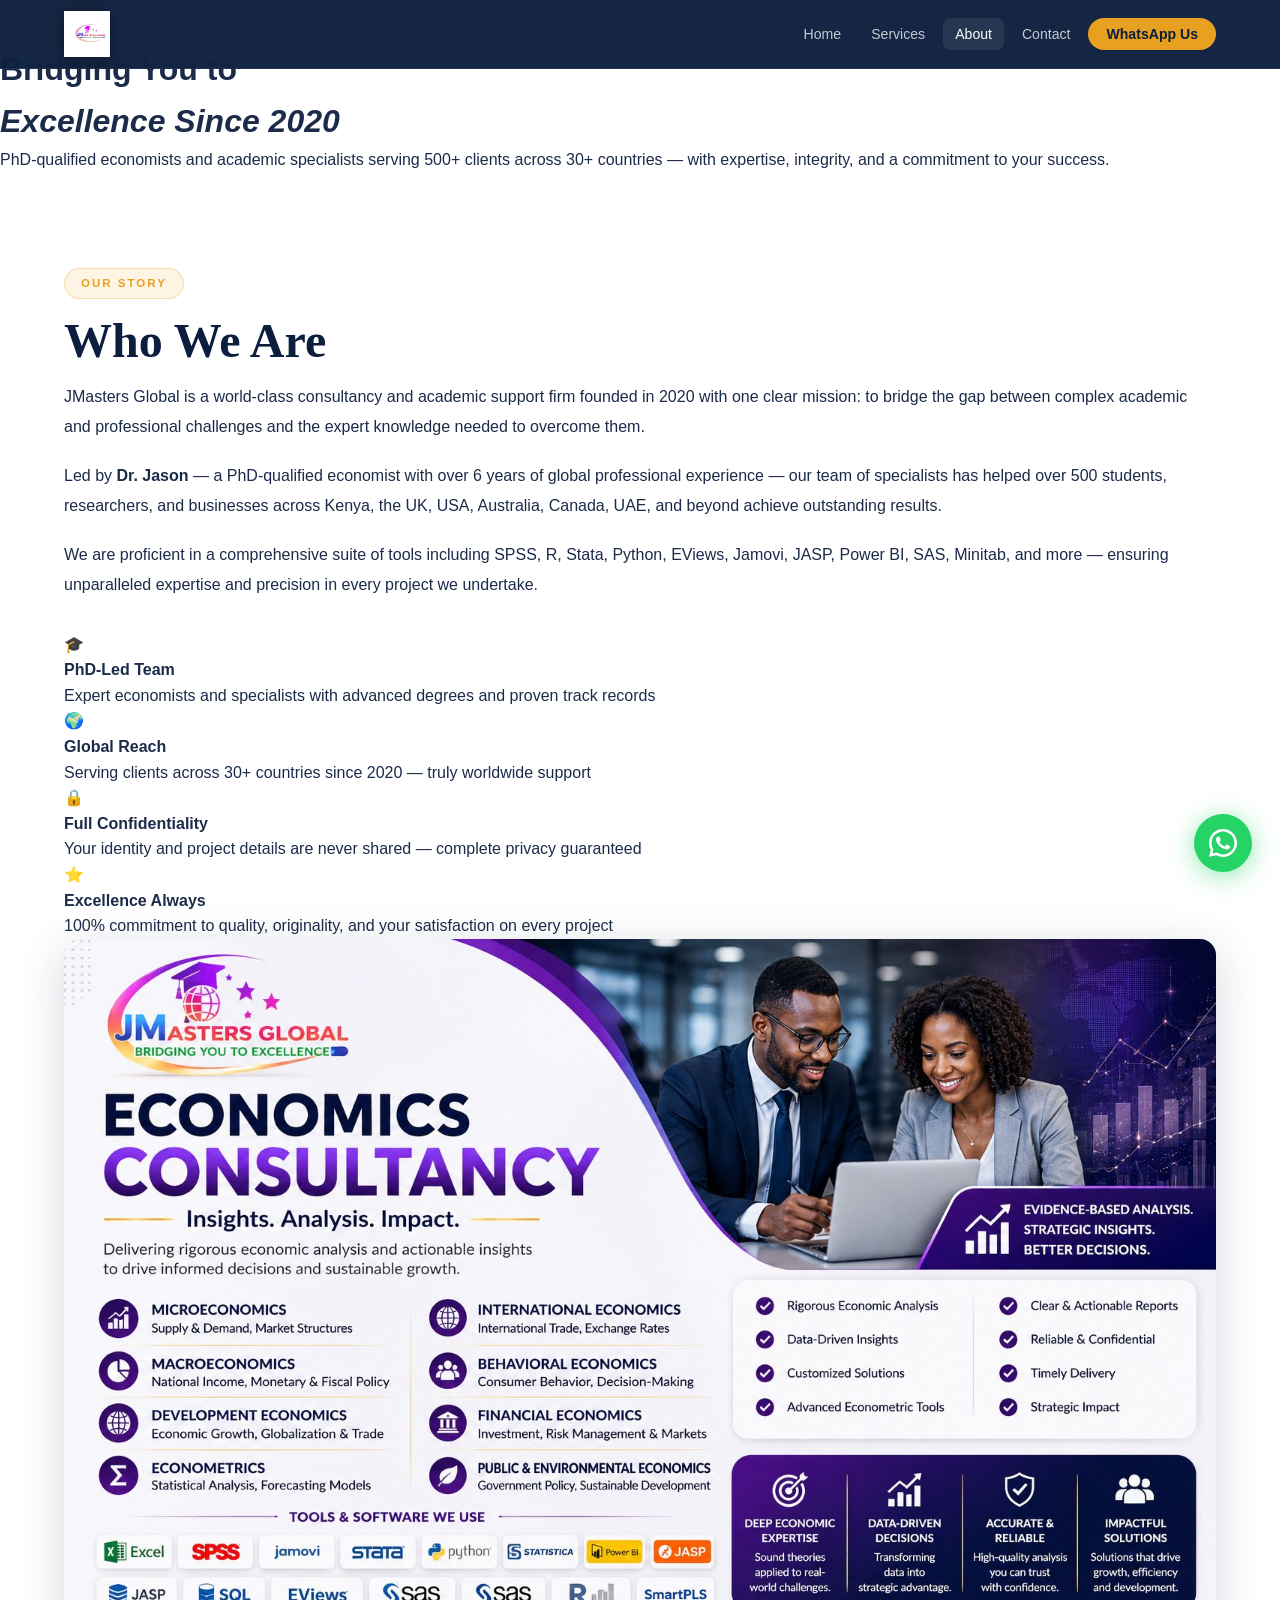
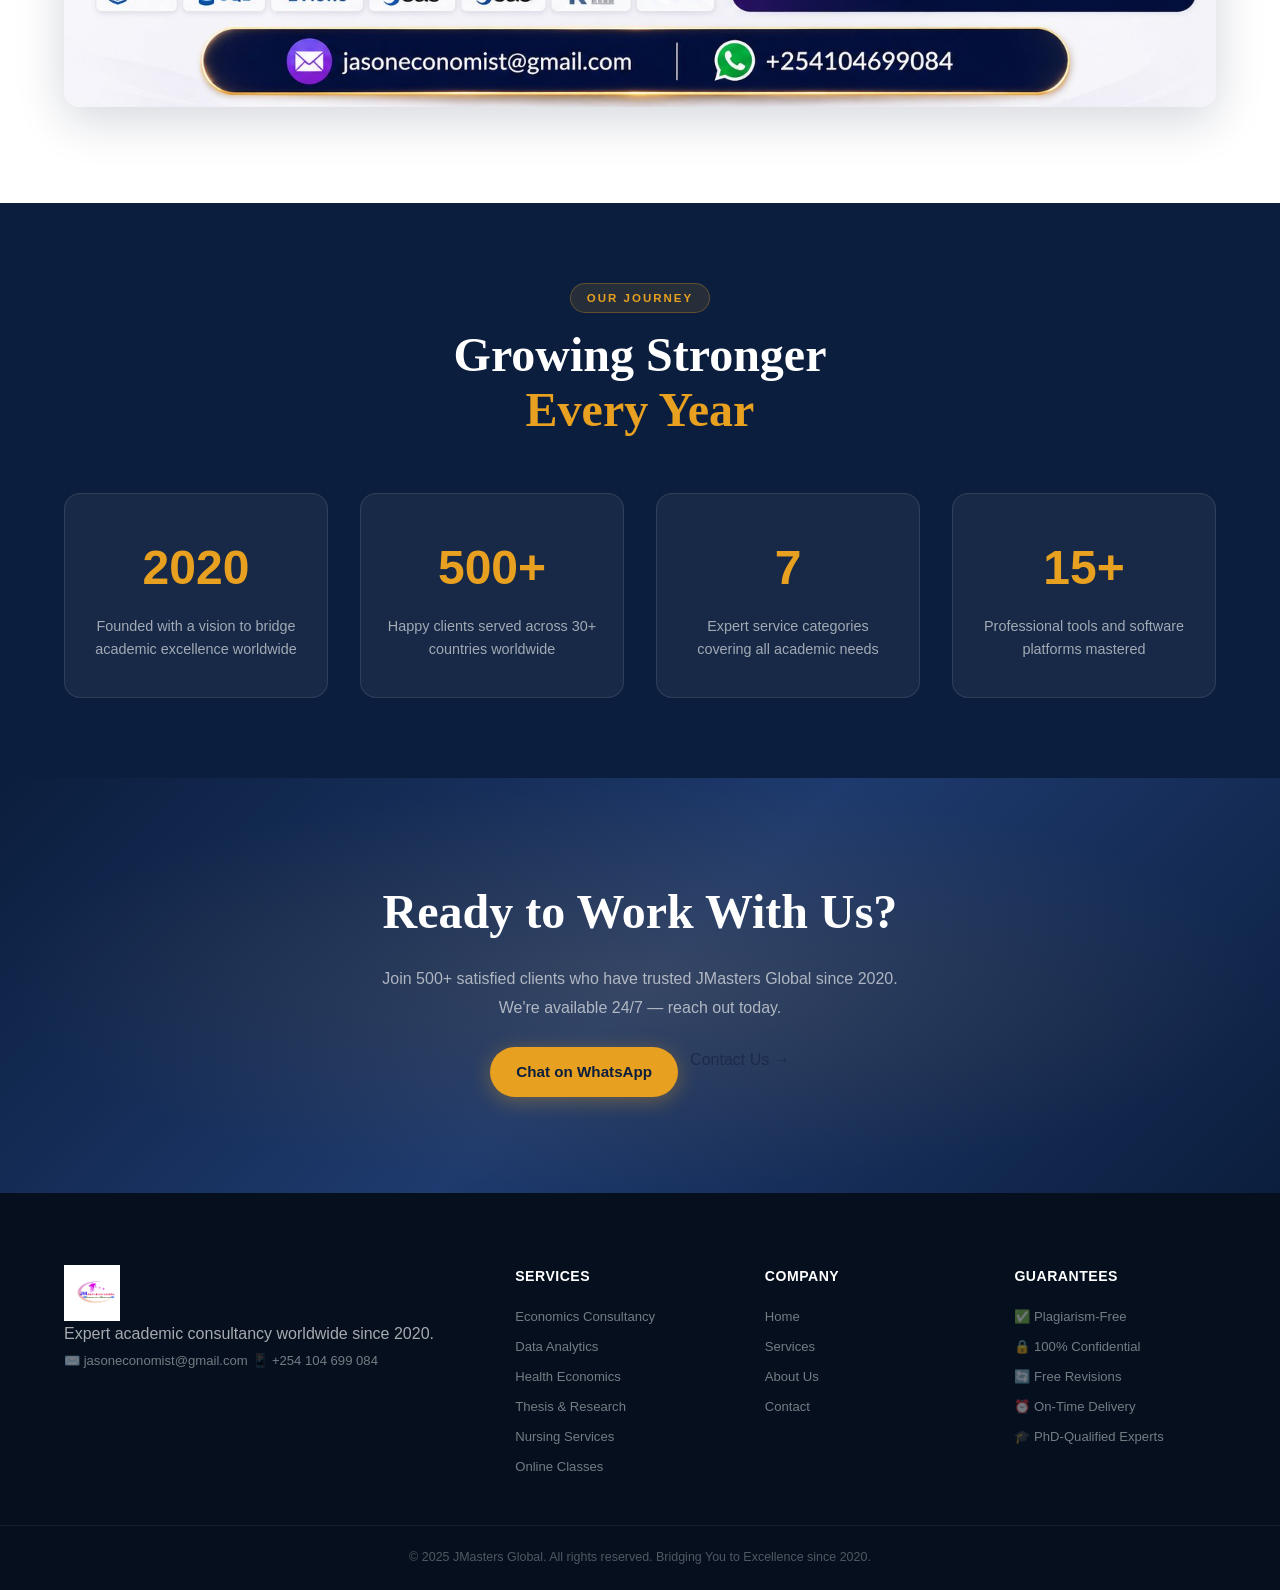
==== about.html @ cd1b66cd "Add files via upload" ====
<!DOCTYPE html>
<html lang="en">
<head>
  <meta charset="UTF-8" />
  <meta name="viewport" content="width=device-width, initial-scale=1.0" />
  <title>About Us | JMasters Global — PhD Economists & Academic Experts</title>
  <meta name="description" content="JMasters Global — led by Dr. Jason, a PhD economist with 6+ years of experience. Serving 500+ clients worldwide since 2020 with expert academic and economics consultancy." />
  <meta name="keywords" content="JMasters Global about, Dr Jason economist, PhD economist Kenya, academic consultancy team, economics expert Africa" />
  <link rel="preconnect" href="https://fonts.googleapis.com" />
  <link href="https://fonts.googleapis.com/css2?family=Cormorant+Garamond:ital,wght@0,400;0,600;0,700;1,400&family=Outfit:wght@300;400;500;600;700&display=swap" rel="stylesheet" />
  <link rel="stylesheet" href="style.css" />
</head>
<body>
  <nav class="nav" id="nav">
    <div class="nav-inner">
      <a href="index.html" class="nav-logo"><img src="logo.png" alt="JMasters Global" /></a>
      <button class="nav-toggle" id="navToggle"><span></span><span></span><span></span></button>
      <ul class="nav-links" id="navLinks">
        <li><a href="index.html">Home</a></li>
        <li><a href="services.html">Services</a></li>
        <li><a href="about.html" class="active">About</a></li>
        <li><a href="contact.html">Contact</a></li>
        <li><a href="https://wa.me/+254104699084" class="nav-cta" target="_blank">WhatsApp Us</a></li>
      </ul>
    </div>
  </nav>

  <div class="page-hero">
    <div class="page-hero-inner">
      <span class="section-tag">About Us</span>
      <h1>Bridging You to<br /><em>Excellence Since 2020</em></h1>
      <p>PhD-qualified economists and academic specialists serving 500+ clients across 30+ countries — with expertise, integrity, and a commitment to your success.</p>
    </div>
  </div>

  <section class="section">
    <div class="container">
      <div class="about-grid">
        <div>
          <span class="section-tag">Our Story</span>
          <h2 class="section-title" style="text-align:left">Who We Are</h2>
          <p style="color:var(--text-muted);line-height:1.85;margin-bottom:20px;">JMasters Global is a world-class consultancy and academic support firm founded in 2020 with one clear mission: to bridge the gap between complex academic and professional challenges and the expert knowledge needed to overcome them.</p>
          <p style="color:var(--text-muted);line-height:1.85;margin-bottom:20px;">Led by <strong>Dr. Jason</strong> — a PhD-qualified economist with over 6 years of global professional experience — our team of specialists has helped over 500 students, researchers, and businesses across Kenya, the UK, USA, Australia, Canada, UAE, and beyond achieve outstanding results.</p>
          <p style="color:var(--text-muted);line-height:1.85;margin-bottom:32px;">We are proficient in a comprehensive suite of tools including SPSS, R, Stata, Python, EViews, Jamovi, JASP, Power BI, SAS, Minitab, and more — ensuring unparalleled expertise and precision in every project we undertake.</p>
          <div class="about-values">
            <div class="about-val"><div class="about-val-icon">🎓</div><h4>PhD-Led Team</h4><p>Expert economists and specialists with advanced degrees and proven track records</p></div>
            <div class="about-val"><div class="about-val-icon">🌍</div><h4>Global Reach</h4><p>Serving clients across 30+ countries since 2020 — truly worldwide support</p></div>
            <div class="about-val"><div class="about-val-icon">🔒</div><h4>Full Confidentiality</h4><p>Your identity and project details are never shared — complete privacy guaranteed</p></div>
            <div class="about-val"><div class="about-val-icon">⭐</div><h4>Excellence Always</h4><p>100% commitment to quality, originality, and your satisfaction on every project</p></div>
          </div>
        </div>
        <div>
          <img src="economics.png" alt="JMasters Global Team" style="border-radius:16px;box-shadow:0 12px 48px rgba(11,30,61,0.18);" />
        </div>
      </div>
    </div>
  </section>

  <!-- MILESTONES -->
  <section class="section" style="background:var(--navy);padding:80px 0;">
    <div class="container">
      <div class="section-head">
        <span class="section-tag">Our Journey</span>
        <h2 class="section-title" style="color:var(--white);">Growing Stronger<br /><em>Every Year</em></h2>
      </div>
      <div style="display:grid;grid-template-columns:repeat(auto-fit,minmax(200px,1fr));gap:32px;text-align:center;">
        <div style="background:rgba(255,255,255,0.05);border:1px solid rgba(255,255,255,0.1);border-radius:16px;padding:36px 24px;">
          <div style="font-family:var(--font-display);font-size:3rem;color:var(--gold);font-weight:700;margin-bottom:8px;">2020</div>
          <div style="color:rgba(255,255,255,0.6);font-size:0.9rem;">Founded with a vision to bridge academic excellence worldwide</div>
        </div>
        <div style="background:rgba(255,255,255,0.05);border:1px solid rgba(255,255,255,0.1);border-radius:16px;padding:36px 24px;">
          <div style="font-family:var(--font-display);font-size:3rem;color:var(--gold);font-weight:700;margin-bottom:8px;">500+</div>
          <div style="color:rgba(255,255,255,0.6);font-size:0.9rem;">Happy clients served across 30+ countries worldwide</div>
        </div>
        <div style="background:rgba(255,255,255,0.05);border:1px solid rgba(255,255,255,0.1);border-radius:16px;padding:36px 24px;">
          <div style="font-family:var(--font-display);font-size:3rem;color:var(--gold);font-weight:700;margin-bottom:8px;">7</div>
          <div style="color:rgba(255,255,255,0.6);font-size:0.9rem;">Expert service categories covering all academic needs</div>
        </div>
        <div style="background:rgba(255,255,255,0.05);border:1px solid rgba(255,255,255,0.1);border-radius:16px;padding:36px 24px;">
          <div style="font-family:var(--font-display);font-size:3rem;color:var(--gold);font-weight:700;margin-bottom:8px;">15+</div>
          <div style="color:rgba(255,255,255,0.6);font-size:0.9rem;">Professional tools and software platforms mastered</div>
        </div>
      </div>
    </div>
  </section>

  <section class="cta-section">
    <div class="cta-inner">
      <h2>Ready to Work With Us?</h2>
      <p>Join 500+ satisfied clients who have trusted JMasters Global since 2020.<br />We're available 24/7 — reach out today.</p>
      <div class="cta-actions">
        <a href="https://wa.me/+254104699084" class="btn-primary" target="_blank">Chat on WhatsApp</a>
        <a href="contact.html" class="btn-ghost-light">Contact Us →</a>
      </div>
    </div>
  </section>

  <footer class="footer">
    <div class="footer-inner">
      <div class="footer-col brand-col">
        <img src="logo.png" alt="JMasters Global" class="footer-logo" />
        <p>Expert academic consultancy worldwide since 2020.</p>
        <div class="footer-contact">
          <a href="mailto:jasoneconomist@gmail.com">✉️ jasoneconomist@gmail.com</a>
          <a href="https://wa.me/+254104699084" target="_blank">📱 +254 104 699 084</a>
        </div>
      </div>
      <div class="footer-col"><h4>Services</h4><ul><li><a href="services.html#economics">Economics Consultancy</a></li><li><a href="services.html#data">Data Analytics</a></li><li><a href="services.html#health">Health Economics</a></li><li><a href="services.html#thesis">Thesis & Research</a></li><li><a href="services.html#nursing">Nursing Services</a></li><li><a href="services.html#online">Online Classes</a></li></ul></div>
      <div class="footer-col"><h4>Company</h4><ul><li><a href="index.html">Home</a></li><li><a href="services.html">Services</a></li><li><a href="about.html">About Us</a></li><li><a href="contact.html">Contact</a></li></ul></div>
      <div class="footer-col"><h4>Guarantees</h4><ul><li>✅ Plagiarism-Free</li><li>🔒 100% Confidential</li><li>🔄 Free Revisions</li><li>⏰ On-Time Delivery</li><li>🎓 PhD-Qualified Experts</li></ul></div>
    </div>
    <div class="footer-bottom"><p>© 2025 JMasters Global. All rights reserved. Bridging You to Excellence since 2020.</p></div>
  </footer>
  <a href="https://wa.me/+254104699084" class="wa-float" target="_blank" aria-label="WhatsApp">
    <svg width="28" height="28" viewBox="0 0 24 24" fill="white"><path d="M17.472 14.382c-.297-.149-1.758-.867-2.03-.967-.273-.099-.471-.148-.67.15-.197.297-.767.966-.94 1.164-.173.199-.347.223-.644.075-.297-.15-1.255-.463-2.39-1.475-.883-.788-1.48-1.761-1.653-2.059-.173-.297-.018-.458.13-.606.134-.133.298-.347.446-.52.149-.174.198-.298.298-.497.099-.198.05-.371-.025-.52-.075-.149-.669-1.612-.916-2.207-.242-.579-.487-.5-.669-.51-.173-.008-.371-.01-.57-.01-.198 0-.52.074-.792.372-.272.297-1.04 1.016-1.04 2.479 0 1.462 1.065 2.875 1.213 3.074.149.198 2.096 3.2 5.077 4.487.709.306 1.262.489 1.694.625.712.227 1.36.195 1.871.118.571-.085 1.758-.719 2.006-1.413.248-.694.248-1.289.173-1.413-.074-.124-.272-.198-.57-.347z"/><path d="M12 0C5.373 0 0 5.373 0 12c0 2.123.554 4.118 1.528 5.845L.057 23.885l6.222-1.432A11.94 11.94 0 0012 24c6.627 0 12-5.373 12-12S18.627 0 12 0zm0 21.818a9.817 9.817 0 01-5.003-1.366l-.358-.213-3.712.854.87-3.612-.234-.371A9.818 9.818 0 012.182 12C2.182 6.57 6.57 2.182 12 2.182S21.818 6.57 21.818 12 17.43 21.818 12 21.818z"/></svg>
  </a>
  <script src="main.js"></script>
</body>
</html>
---- style.css ----
/* =========================================
   JMasters Global — Complete Style v3
   ========================================= */
:root {
  --navy:#0B1E3D; --navy2:#0f2347; --navy3:#142d55;
  --gold:#E8A020; --gold2:#F5C458; --gold3:#FDE68A;
  --white:#fff; --off:#F0F4FF; --text:#1C2B4A; --muted:#64748B;
  --border:rgba(11,30,61,.1); --r:14px; --r2:10px;
  --sh:0 4px 24px rgba(11,30,61,.10); --shx:0 12px 48px rgba(11,30,61,.18);
  --fd:'Playfair Display',Georgia,serif; --fb:'Plus Jakarta Sans',sans-serif;
  --tr:.25s cubic-bezier(.4,0,.2,1);
}
*,*::before,*::after{box-sizing:border-box;margin:0;padding:0}
html{scroll-behavior:smooth;font-size:16px}
body{font-family:var(--fb);color:var(--text);background:var(--white);overflow-x:hidden;line-height:1.6}
img{max-width:100%;height:auto;display:block}
a{text-decoration:none;color:inherit}
ul{list-style:none}
.hidden{display:none!important}
.container{max-width:1200px;margin:0 auto;padding:0 24px}
.section{padding:96px 0}
.section-head{text-align:center;margin-bottom:56px}
.section-tag{display:inline-block;font-size:.72rem;font-weight:700;letter-spacing:2px;text-transform:uppercase;color:var(--gold);background:rgba(232,160,32,.12);border:1px solid rgba(232,160,32,.3);padding:5px 16px;border-radius:20px;margin-bottom:14px}
.section-tag.light{background:rgba(232,160,32,.15);border-color:rgba(232,160,32,.4)}
.section-title{font-family:var(--fd);font-size:clamp(2rem,4vw,3rem);font-weight:700;color:var(--navy);line-height:1.15;margin-bottom:14px}
.section-title em{font-style:normal;color:var(--gold)}
.section-sub{font-size:1.02rem;color:var(--muted);max-width:560px;margin:0 auto;line-height:1.75}

/* BUTTONS */
.btn-primary{display:inline-flex;align-items:center;gap:9px;background:var(--gold);color:var(--navy);font-family:var(--fb);font-weight:700;font-size:.95rem;padding:13px 26px;border-radius:50px;border:none;cursor:pointer;transition:var(--tr);box-shadow:0 4px 20px rgba(232,160,32,.35)}
.btn-primary:hover{background:var(--gold2);transform:translateY(-2px);box-shadow:0 8px 32px rgba(232,160,32,.5)}
.btn-primary:active{transform:translateY(0) scale(.97)}
.btn-outline{display:inline-flex;align-items:center;gap:8px;background:rgba(255,255,255,.08);color:var(--white);font-family:var(--fb);font-weight:600;font-size:.95rem;padding:13px 26px;border-radius:50px;border:1.5px solid rgba(255,255,255,.25);cursor:pointer;transition:var(--tr)}
.btn-outline:hover{background:rgba(255,255,255,.16);border-color:rgba(255,255,255,.5);transform:translateY(-2px)}
.btn-outline-light{display:inline-flex;align-items:center;gap:8px;background:transparent;color:var(--white);font-family:var(--fb);font-weight:600;font-size:.95rem;padding:13px 26px;border-radius:50px;border:1.5px solid rgba(255,255,255,.4);cursor:pointer;transition:var(--tr)}
.btn-outline-light:hover{background:rgba(255,255,255,.1);transform:translateY(-2px)}
.btn-login-hero{display:inline-flex;align-items:center;gap:8px;background:transparent;color:rgba(255,255,255,.8);font-family:var(--fb);font-weight:600;font-size:.9rem;padding:12px 22px;border-radius:50px;border:1.5px solid rgba(255,255,255,.3);cursor:pointer;transition:var(--tr)}
.btn-login-hero:hover{background:rgba(255,255,255,.1);color:var(--white);border-color:rgba(255,255,255,.6)}

/* PROMO TICKER */
.promo-ticker{background:linear-gradient(90deg,#1a0533,#0d1f4a,#1a0533);padding:10px 0;overflow:hidden;border-bottom:1px solid rgba(232,160,32,.2)}
.ticker-track{display:flex;gap:64px;white-space:nowrap;animation:ticker 40s linear infinite}
.ticker-track span{font-size:.82rem;color:rgba(255,255,255,.8);flex-shrink:0}
.ticker-track span strong{color:var(--gold)}
@keyframes ticker{0%{transform:translateX(0)}100%{transform:translateX(-50%)}}

/* NAV */
.nav{position:fixed;top:0;left:0;right:0;z-index:900;background:rgba(11,30,61,.96);backdrop-filter:blur(16px);border-bottom:1px solid rgba(255,255,255,.07);transition:var(--tr)}
.nav.scrolled{box-shadow:0 4px 32px rgba(0,0,0,.3)}
.nav-inner{max-width:1200px;margin:0 auto;display:flex;align-items:center;justify-content:space-between;height:68px;padding:0 24px}
.nav-logo{display:flex;align-items:center;gap:10px;color:rgba(255,255,255,.9);font-size:.95rem;font-weight:600}
.nav-logo img{height:46px;width:auto;filter:drop-shadow(0 2px 8px rgba(0,0,0,.4))}
.nav-logo strong{color:var(--gold)}
.nav-links{display:flex;align-items:center;gap:6px}
.nav-links>li>a,.nav-links>li>button{color:rgba(255,255,255,.75);font-size:.88rem;font-weight:500;padding:8px 12px;border-radius:8px;transition:var(--tr);background:none;border:none;cursor:pointer;font-family:var(--fb)}
.nav-links>li>a:hover,.nav-links>li>button:hover,.nav-links>li>a.active{color:var(--white);background:rgba(255,255,255,.08)}
.has-dropdown{position:relative}
.dropdown{position:absolute;top:calc(100% + 8px);left:0;background:var(--navy2);border:1px solid rgba(255,255,255,.1);border-radius:var(--r);padding:8px;min-width:220px;opacity:0;visibility:hidden;transform:translateY(-8px);transition:var(--tr);box-shadow:0 16px 48px rgba(0,0,0,.3);z-index:100}
.has-dropdown:hover .dropdown{opacity:1;visibility:visible;transform:translateY(0)}
.dropdown a{display:flex;align-items:center;gap:10px;padding:10px 14px;color:rgba(255,255,255,.75);font-size:.84rem;font-weight:500;border-radius:8px;transition:var(--tr)}
.dropdown a:hover{background:rgba(255,255,255,.08);color:var(--white)}
.nav-login{background:rgba(255,255,255,.08)!important;border:1px solid rgba(255,255,255,.2)!important;color:rgba(255,255,255,.85)!important}
.nav-login:hover{background:rgba(255,255,255,.15)!important;color:var(--white)!important}
.nav-cta{background:var(--gold)!important;color:var(--navy)!important;font-weight:700!important;padding:8px 18px!important;border-radius:50px!important;transition:var(--tr)!important}
.nav-cta:hover{background:var(--gold2)!important;transform:translateY(-1px)!important}
.chevron{font-size:.65rem}
.nav-toggle{display:none;flex-direction:column;gap:5px;background:none;border:none;cursor:pointer;padding:4px}
.nav-toggle span{display:block;width:22px;height:2px;background:var(--white);border-radius:2px;transition:var(--tr)}

/* HERO */
.hero{min-height:100vh;background:var(--navy);position:relative;overflow:hidden;display:flex;align-items:center;padding-top:80px}
.hero-bg{position:absolute;inset:0;pointer-events:none}
.orb{position:absolute;border-radius:50%;filter:blur(90px);opacity:.2}
.o1{width:600px;height:600px;background:#5B3AF5;top:-100px;right:-100px;animation:drift 14s ease-in-out infinite alternate}
.o2{width:400px;height:400px;background:var(--gold);bottom:-80px;left:-60px;animation:drift 18s ease-in-out infinite alternate-reverse}
.o3{width:300px;height:300px;background:#06B6D4;top:50%;left:40%;animation:drift 20s ease-in-out infinite alternate}
@keyframes drift{from{transform:translate(0,0) scale(1)}to{transform:translate(40px,30px) scale(1.1)}}
.hero-particles{position:absolute;inset:0;overflow:hidden;pointer-events:none}
.particle{position:absolute;width:3px;height:3px;background:rgba(232,160,32,.5);border-radius:50%;animation:floatUp linear infinite}
@keyframes floatUp{0%{transform:translateY(100vh) scale(0);opacity:0}10%{opacity:1}90%{opacity:.3}100%{transform:translateY(-100px) scale(1.5);opacity:0}}
.hero-inner{position:relative;z-index:1;max-width:1200px;margin:0 auto;padding:60px 24px 80px;display:flex;align-items:center;gap:56px}
.hero-left{flex:1;min-width:0}
.hero-right{width:400px;flex-shrink:0}
.hero-badge{display:inline-flex;align-items:center;gap:10px;background:rgba(232,160,32,.12);border:1px solid rgba(232,160,32,.3);color:var(--gold2);font-size:.82rem;font-weight:600;padding:7px 18px;border-radius:50px;margin-bottom:20px}
.live-dot{width:8px;height:8px;border-radius:50%;background:#22C55E;animation:pulse 2s infinite;flex-shrink:0}
@keyframes pulse{0%,100%{opacity:1;box-shadow:0 0 0 0 rgba(34,197,94,.4)}50%{opacity:.7;box-shadow:0 0 0 6px rgba(34,197,94,0)}}
.hero-brand-block{display:flex;align-items:center;gap:14px;padding:14px 18px;background:rgba(255,255,255,.06);border:1px solid rgba(255,255,255,.12);border-radius:14px;margin-bottom:22px;backdrop-filter:blur(8px)}
.hero-logo{height:60px;width:auto;filter:drop-shadow(0 2px 10px rgba(0,0,0,.5));flex-shrink:0}
.hero-brand-name{font-family:var(--fd);font-size:1.5rem;font-weight:700;color:var(--white);line-height:1.1}
.hero-brand-tag{font-size:.72rem;font-weight:700;color:var(--gold);letter-spacing:1.5px;text-transform:uppercase;margin-top:3px}
.hero-title{font-family:var(--fd);font-size:clamp(2.4rem,5vw,4.2rem);font-weight:900;line-height:1.1;color:var(--white);margin-bottom:16px}
.hero-title em{font-style:normal;color:var(--gold)}
.hero-sub{font-size:1rem;color:rgba(255,255,255,.62);line-height:1.8;max-width:540px;margin-bottom:24px}
.hero-promo-box{display:inline-flex;align-items:center;gap:12px;flex-wrap:wrap;background:rgba(232,160,32,.1);border:1.5px solid rgba(232,160,32,.4);border-radius:12px;padding:12px 18px;margin-bottom:28px}
.promo-badge{background:var(--gold);color:var(--navy);font-size:.7rem;font-weight:800;padding:3px 10px;border-radius:20px;letter-spacing:.5px}
.promo-text{font-size:.9rem;color:var(--white)}
.promo-text strong{color:var(--gold)}
.promo-code{background:rgba(232,160,32,.2);border:1px dashed var(--gold);color:var(--gold2);font-weight:700;padding:2px 8px;border-radius:6px;font-size:.82rem}
.promo-timer{font-size:.78rem;color:rgba(255,255,255,.6)}
#countdown{color:var(--gold);font-weight:700;font-size:.9rem}
.hero-actions{display:flex;flex-wrap:wrap;gap:10px;margin-bottom:40px}
.hero-stats{display:flex;align-items:center;gap:0;flex-wrap:wrap}
.stat{text-align:left;min-width:70px}
.stat-n{font-family:var(--fd);font-size:2rem;font-weight:700;color:var(--gold);line-height:1;display:inline}
.stat-plus{font-family:var(--fd);font-size:1.3rem;color:var(--gold);font-weight:700}
.stat-l{display:block;font-size:.72rem;color:rgba(255,255,255,.45);font-weight:600;letter-spacing:.5px;text-transform:uppercase;margin-top:3px}
.sdiv{width:1px;height:44px;background:rgba(255,255,255,.15);margin:0 20px}

/* SERVICES FLOAT CARD */
.services-float-card{background:rgba(255,255,255,.06);border:1px solid rgba(255,255,255,.12);border-radius:20px;padding:22px;backdrop-filter:blur(16px)}
.sfc-header{display:flex;align-items:center;gap:8px;font-size:.75rem;font-weight:700;color:var(--gold);letter-spacing:1.5px;text-transform:uppercase;margin-bottom:16px}
.sfc-dot{width:8px;height:8px;border-radius:50%;background:#22C55E;flex-shrink:0;animation:pulse 2s infinite}
.sfc-list{display:flex;flex-direction:column;gap:8px;margin-bottom:18px}
.sfc-item{display:flex;align-items:center;gap:10px;padding:8px 10px;border-radius:10px;transition:var(--tr);cursor:pointer}
.sfc-item:hover{background:rgba(255,255,255,.08)}
.sfc-icon{width:32px;height:32px;border-radius:8px;display:flex;align-items:center;justify-content:center;font-size:.95rem;flex-shrink:0}
.sfc-item strong{display:block;color:var(--white);font-size:.82rem;font-weight:600;line-height:1.2}
.sfc-item small{color:rgba(255,255,255,.4);font-size:.7rem}
.sfc-arrow{color:rgba(255,255,255,.25);font-size:.8rem;margin-left:auto;flex-shrink:0}
.sfc-item:hover .sfc-arrow{color:var(--gold);transform:translateX(4px);transition:var(--tr)}
.new-badge-item .sfc-arrow{display:none}
.new-badge{background:var(--gold);color:var(--navy);font-size:.65rem;font-weight:800;padding:2px 7px;border-radius:20px;margin-left:auto;animation:badgePop .5s ease forwards}
@keyframes badgePop{from{transform:scale(0)}to{transform:scale(1)}}
.sfc-cta{display:block;text-align:center;background:var(--gold);color:var(--navy);font-weight:700;font-size:.88rem;padding:11px 16px;border-radius:50px;transition:var(--tr)}
.sfc-cta:hover{background:var(--gold2);transform:translateY(-2px)}

/* TRUST BAR */
.trust-bar{background:#0a1a33;border-top:1px solid rgba(255,255,255,.07);border-bottom:1px solid rgba(255,255,255,.07)}
.trust-inner{max-width:1200px;margin:0 auto;padding:18px 24px;display:flex;align-items:center;justify-content:space-between;flex-wrap:wrap;gap:12px}
.ti{display:flex;align-items:center;gap:8px;color:rgba(255,255,255,.65);font-size:.84rem;font-weight:500}
.tsep{width:1px;height:26px;background:rgba(255,255,255,.12);flex-shrink:0}

/* ACADEMIC LEVELS */
.levels-section{background:var(--off)}
.levels-grid{display:grid;grid-template-columns:repeat(5,1fr);gap:18px}
.level-card{background:var(--white);border:2px solid transparent;border-radius:var(--r);padding:28px 20px;text-align:center;transition:var(--tr);box-shadow:var(--sh);position:relative;overflow:hidden}
.level-card::before{content:'';position:absolute;bottom:0;left:0;right:0;height:3px;background:var(--lc)}
.level-card:hover{border-color:var(--lc);transform:translateY(-6px);box-shadow:var(--shx)}
.featured-level{background:var(--navy);border-color:var(--gold)}
.featured-level::before{background:var(--gold)}
.featured-level h3{color:var(--white)}
.featured-level p{color:rgba(255,255,255,.6)}
.lc-badge{position:absolute;top:12px;right:12px;background:var(--gold);color:var(--navy);font-size:.65rem;font-weight:800;padding:3px 8px;border-radius:20px}
.lc-icon{font-size:2.2rem;margin-bottom:12px;display:block}
.level-card h3{font-family:var(--fd);font-size:1.15rem;font-weight:700;color:var(--navy);margin-bottom:8px}
.level-card p{font-size:.83rem;color:var(--muted);line-height:1.6;margin-bottom:12px}
.lc-tag{font-size:.7rem;font-weight:700;color:var(--lc);background:rgba(0,0,0,.05);padding:3px 10px;border-radius:20px;display:inline-block}
.featured-level .lc-tag{background:rgba(232,160,32,.15);color:var(--gold)}

/* SERVICES GRID */
.services-section{background:var(--white)}
.services-grid{display:grid;grid-template-columns:repeat(4,1fr);gap:20px}
.svc-card{background:var(--white);border:1.5px solid var(--border);border-radius:var(--r);overflow:hidden;transition:var(--tr);display:flex;flex-direction:column;box-shadow:var(--sh);position:relative}
.svc-card:hover{transform:translateY(-6px);box-shadow:var(--shx);border-color:var(--ac)}
.svc-img{height:180px;overflow:hidden}
.svc-img img{width:100%;height:100%;object-fit:cover;object-position:top;transition:transform .4s ease}
.svc-card:hover .svc-img img{transform:scale(1.05)}
.svc-body{padding:20px;flex:1;display:flex;flex-direction:column}
.svc-ico{width:40px;height:40px;border-radius:9px;display:flex;align-items:center;justify-content:center;font-size:1.2rem;margin-bottom:12px}
.svc-body h3{font-family:var(--fd);font-size:1.1rem;font-weight:700;color:var(--navy);margin-bottom:8px}
.svc-body p{font-size:.84rem;color:var(--muted);line-height:1.65;margin-bottom:12px;flex:1}
.svc-chips{display:flex;flex-wrap:wrap;gap:5px;margin-bottom:14px}
.svc-chips span{font-size:.68rem;font-weight:600;background:var(--off);border:1px solid var(--border);padding:3px 9px;border-radius:20px;color:var(--muted)}
.svc-cta{font-size:.85rem;font-weight:700;color:var(--ac);transition:var(--tr)}
.svc-card:hover .svc-cta{letter-spacing:.5px}
.new-svc{border-color:rgba(251,191,36,.4)}
.new-svc-ribbon{position:absolute;top:14px;right:14px;background:var(--gold);color:var(--navy);font-size:.65rem;font-weight:800;padding:4px 10px;border-radius:20px;z-index:2;animation:badgePop .5s ease}

/* HOW IT WORKS */
.how-section{background:var(--off)}
.steps-row{display:flex;align-items:flex-start;justify-content:center;flex-wrap:wrap;gap:0;margin-bottom:40px}
.step-card{flex:1;min-width:160px;max-width:200px;text-align:center;padding:0 16px}
.step-n{font-family:var(--fd);font-size:2.8rem;font-weight:700;color:rgba(232,160,32,.18);line-height:1;margin-bottom:6px}
.step-ico{font-size:1.8rem;margin-bottom:10px}
.step-card h3{font-family:var(--fd);font-size:1.05rem;font-weight:700;color:var(--navy);margin-bottom:6px}
.step-card p{font-size:.82rem;color:var(--muted);line-height:1.6}
.step-arrow{font-size:1.4rem;color:var(--gold);padding:0 4px;margin-top:44px;flex-shrink:0}
.steps-cta{text-align:center}

/* WHY */
.why-section{background:var(--navy)}
.why-wrap{display:grid;grid-template-columns:1fr 1fr;gap:72px;align-items:center}
.why-feats{display:flex;flex-direction:column;gap:16px;margin-top:28px}
.wf{display:flex;align-items:flex-start;gap:14px}
.wf-icon{font-size:1.3rem;flex-shrink:0;margin-top:2px}
.wf strong{display:block;color:var(--white);font-size:.95rem;font-weight:600;margin-bottom:2px}
.wf p{color:rgba(255,255,255,.5);font-size:.84rem;line-height:1.55}
.why-stats-grid{display:grid;grid-template-columns:repeat(3,1fr);gap:16px;margin-bottom:20px}
.ws{background:rgba(255,255,255,.05);border:1px solid rgba(255,255,255,.1);border-radius:12px;padding:20px 14px;text-align:center}
.ws-n{font-family:var(--fd);font-size:2.2rem;color:var(--gold);font-weight:700;line-height:1;display:inline}
.ws-plus{font-family:var(--fd);font-size:1.4rem;color:var(--gold);font-weight:700}
.ws-l{display:block;font-size:.7rem;color:rgba(255,255,255,.45);font-weight:600;text-transform:uppercase;letter-spacing:.5px;margin-top:4px}
.wa-full{width:100%;justify-content:center}

/* TESTIMONIALS */
.testi-section{background:var(--off);overflow:hidden}
.testi-carousel{overflow:hidden;position:relative;margin-bottom:28px}
.testi-track{display:flex;gap:20px;transition:transform .5s cubic-bezier(.4,0,.2,1);will-change:transform}
.tcard{background:var(--white);border:1.5px solid var(--border);border-radius:var(--r);padding:26px;min-width:320px;max-width:320px;box-shadow:var(--sh);flex-shrink:0;transition:var(--tr)}
.tcard:hover{transform:translateY(-4px);box-shadow:var(--shx)}
.featured-t{background:var(--navy);border-color:var(--gold)}
.featured-t p{color:rgba(255,255,255,.78)}
.tc-flag{font-size:1.3rem;margin-bottom:8px}
.tc-stars{color:var(--gold);letter-spacing:2px;font-size:.9rem;margin-bottom:12px}
.tcard p{font-size:.84rem;color:var(--muted);line-height:1.75;margin-bottom:18px;font-style:italic}
.tc-author{display:flex;align-items:center;gap:10px}
.tc-av{width:38px;height:38px;border-radius:50%;display:flex;align-items:center;justify-content:center;color:var(--white);font-weight:700;font-size:.78rem;flex-shrink:0}
.tc-author strong{display:block;font-size:.86rem;color:var(--navy);font-weight:700}
.featured-t .tc-author strong{color:var(--white)}
.tc-author span{font-size:.74rem;color:var(--muted)}
.featured-t .tc-author span{color:rgba(255,255,255,.45)}
.testi-controls{display:flex;align-items:center;justify-content:center;gap:16px}
.tc-btn{width:44px;height:44px;border-radius:50%;background:var(--navy);color:var(--white);border:none;cursor:pointer;font-size:1rem;transition:var(--tr);display:flex;align-items:center;justify-content:center}
.tc-btn:hover{background:var(--gold);color:var(--navy);transform:scale(1.1)}
.tc-dots{display:flex;gap:8px;align-items:center}
.tc-dot{width:8px;height:8px;border-radius:50%;background:rgba(11,30,61,.2);transition:var(--tr);cursor:pointer}
.tc-dot.active{background:var(--gold);width:24px;border-radius:4px}

/* TOOLS */
.tools-section{background:var(--white)}
.tools-wrap{display:flex;flex-wrap:wrap;gap:10px;justify-content:center}
.tool-pill{background:var(--off);border:1.5px solid var(--border);padding:9px 18px;border-radius:50px;font-size:.86rem;font-weight:600;color:var(--navy);transition:var(--tr);cursor:default}
.tool-pill:hover{background:var(--navy);color:var(--white);border-color:var(--navy);transform:translateY(-2px);box-shadow:0 4px 12px rgba(11,30,61,.2)}

/* CTA */
.cta-section{background:linear-gradient(135deg,var(--navy) 0%,#1e3a6e 50%,var(--navy) 100%);padding:96px 24px;text-align:center;position:relative;overflow:hidden}
.cta-section::before{content:'';position:absolute;inset:0;background:radial-gradient(ellipse at center,rgba(232,160,32,.12) 0%,transparent 70%)}
.cta-inner{position:relative;z-index:1;max-width:700px;margin:0 auto}
.cta-brand{display:flex;align-items:center;justify-content:center;gap:12px;margin-bottom:16px}
.cta-brand span{font-family:var(--fd);font-size:1.4rem;color:rgba(255,255,255,.9);font-weight:700}
.cta-inner h2{font-family:var(--fd);font-size:clamp(2rem,4vw,3rem);color:var(--white);margin-bottom:14px}
.cta-inner p{color:rgba(255,255,255,.62);font-size:1rem;line-height:1.8;margin-bottom:24px}
.cta-promo{display:inline-block;background:rgba(232,160,32,.15);border:1px solid rgba(232,160,32,.4);color:var(--gold2);font-size:.88rem;font-weight:600;padding:8px 20px;border-radius:50px;margin-bottom:32px}
.cta-promo strong{color:var(--gold)}
.cta-actions{display:flex;gap:12px;justify-content:center;flex-wrap:wrap}

/* FOOTER */
.footer{background:#050f1e;color:rgba(255,255,255,.65);padding:72px 0 0}
.footer-inner{max-width:1200px;margin:0 auto;padding:0 24px 48px;display:grid;grid-template-columns:2fr 1fr 1fr 1fr;gap:48px}
.footer-brand{display:flex;align-items:center;gap:12px;margin-bottom:16px}
.footer-logo{height:56px;width:auto}
.footer-brand span{font-family:var(--fd);font-size:1.2rem;color:var(--white);font-weight:700}
.footer-brand-col p{font-size:.84rem;line-height:1.75;color:rgba(255,255,255,.45);margin-bottom:20px}
.footer-contacts{display:flex;flex-direction:column;gap:8px}
.footer-contacts a{font-size:.84rem;color:rgba(255,255,255,.55);transition:var(--tr)}
.footer-contacts a:hover{color:var(--gold)}
.footer-col h4{color:var(--white);font-weight:700;font-size:.88rem;text-transform:uppercase;letter-spacing:.5px;margin-bottom:18px}
.footer-col ul{display:flex;flex-direction:column;gap:9px}
.footer-col li,.footer-col a{font-size:.82rem;color:rgba(255,255,255,.45);transition:var(--tr)}
.footer-col a:hover{color:var(--gold)}
.footer-bottom{border-top:1px solid rgba(255,255,255,.06);padding:22px 24px;text-align:center}
.footer-bottom p{font-size:.78rem;color:rgba(255,255,255,.3)}
.footer-bottom strong{color:rgba(255,255,255,.6)}
.footer-bottom em{color:var(--gold);font-style:normal}

/* WHATSAPP FLOAT */
.wa-float{position:fixed;bottom:28px;right:28px;z-index:999;width:58px;height:58px;background:#25D366;border-radius:50%;display:flex;align-items:center;justify-content:center;box-shadow:0 4px 24px rgba(37,211,102,.5);transition:var(--tr);animation:waBob 3s ease-in-out infinite}
.wa-float:hover{transform:scale(1.12);box-shadow:0 8px 36px rgba(37,211,102,.65);animation:none}
@keyframes waBob{0%,100%{transform:translateY(0)}50%{transform:translateY(-7px)}}

/* LOGIN MODAL */
.modal-overlay{position:fixed;inset:0;background:rgba(5,15,30,.85);backdrop-filter:blur(8px);z-index:1000;display:flex;align-items:center;justify-content:center;padding:24px;opacity:0;visibility:hidden;transition:var(--tr)}
.modal-overlay.active{opacity:1;visibility:visible}
.modal-box{background:var(--white);border-radius:20px;padding:36px;width:100%;max-width:440px;position:relative;transform:translateY(20px);transition:var(--tr);box-shadow:0 24px 80px rgba(0,0,0,.4)}
.modal-overlay.active .modal-box{transform:translateY(0)}
.modal-close{position:absolute;top:16px;right:16px;background:var(--off);border:none;width:32px;height:32px;border-radius:50%;cursor:pointer;font-size:.9rem;color:var(--muted);transition:var(--tr);display:flex;align-items:center;justify-content:center}
.modal-close:hover{background:var(--navy);color:var(--white)}
.modal-logo{display:flex;align-items:center;gap:10px;margin-bottom:24px}
.modal-logo img{height:44px}
.modal-logo span{font-family:var(--fd);font-size:1.2rem;color:var(--navy);font-weight:700}
.modal-logo strong{color:var(--gold)}
.modal-tabs{display:flex;background:var(--off);border-radius:10px;padding:4px;margin-bottom:24px}
.mtab{flex:1;padding:9px;border:none;background:transparent;border-radius:8px;font-family:var(--fb);font-size:.88rem;font-weight:600;color:var(--muted);cursor:pointer;transition:var(--tr)}
.mtab.active{background:var(--white);color:var(--navy);box-shadow:0 2px 8px rgba(11,30,61,.1)}
.form-group{margin-bottom:16px}
.form-group label{display:block;font-size:.78rem;font-weight:700;color:var(--navy);margin-bottom:6px;text-transform:uppercase;letter-spacing:.5px}
.form-group input,.form-group select,.form-group textarea{width:100%;padding:11px 14px;border-radius:var(--r2);border:1.5px solid var(--border);font-family:var(--fb);font-size:.9rem;color:var(--text);background:var(--off);transition:var(--tr)}
.form-group input:focus,.form-group select:focus,.form-group textarea:focus{outline:none;border-color:var(--gold);background:var(--white);box-shadow:0 0 0 3px rgba(232,160,32,.12)}
.form-row-between{display:flex;align-items:center;justify-content:space-between;margin-bottom:18px}
.check-label{display:flex;align-items:center;gap:8px;font-size:.83rem;color:var(--muted);cursor:pointer}
.forgot{font-size:.83rem;color:var(--gold);font-weight:600}
.btn-submit{width:100%;background:var(--gold);color:var(--navy);font-family:var(--fb);font-weight:700;font-size:.95rem;padding:13px;border-radius:50px;border:none;cursor:pointer;transition:var(--tr);margin-bottom:16px}
.btn-submit:hover{background:var(--gold2);transform:translateY(-2px)}
.modal-divider{text-align:center;position:relative;margin-bottom:14px}
.modal-divider::before{content:'';position:absolute;top:50%;left:0;right:0;height:1px;background:var(--border)}
.modal-divider span{background:var(--white);padding:0 12px;font-size:.78rem;color:var(--muted);position:relative;z-index:1}
.btn-wa-modal{display:flex;align-items:center;justify-content:center;gap:10px;background:#25D366;color:var(--white);font-family:var(--fb);font-weight:600;font-size:.88rem;padding:11px;border-radius:50px;transition:var(--tr)}
.btn-wa-modal:hover{background:#1db954;transform:translateY(-1px)}

/* ANIMATIONS */
.reveal{opacity:0;transform:translateY(32px);transition:opacity .7s ease,transform .7s ease}
.reveal.visible{opacity:1;transform:translateY(0)}

/* RESPONSIVE */
@media(max-width:1100px){.services-grid{grid-template-columns:repeat(3,1fr)}.levels-grid{grid-template-columns:repeat(3,1fr)}.footer-inner{grid-template-columns:1fr 1fr}}
@media(max-width:900px){.hero-inner{flex-direction:column;padding:80px 24px 60px}.hero-right{width:100%;max-width:520px}.why-wrap{grid-template-columns:1fr}.services-grid{grid-template-columns:repeat(2,1fr)}.levels-grid{grid-template-columns:repeat(2,1fr)}}
@media(max-width:768px){.nav-links{display:none;position:absolute;top:68px;left:0;right:0;background:var(--navy2);flex-direction:column;padding:16px;gap:4px;border-top:1px solid rgba(255,255,255,.07)}.nav-links.open{display:flex}.nav-toggle{display:flex}.has-dropdown .dropdown{position:static;opacity:1;visibility:visible;transform:none;box-shadow:none;border:none;background:rgba(255,255,255,.04);padding:4px 0 4px 16px}.trust-inner{justify-content:flex-start}.tsep{display:none}.steps-row{flex-direction:column;align-items:center}.step-arrow{transform:rotate(90deg)}}
@media(max-width:640px){.services-grid{grid-template-columns:1fr}.levels-grid{grid-template-columns:1fr 1fr}.hero-stats{gap:16px}.sdiv{display:none}.footer-inner{grid-template-columns:1fr;gap:28px}.cta-actions{flex-direction:column;align-items:center}.hero-actions{flex-direction:column}.tcard{min-width:280px;max-width:280px}}
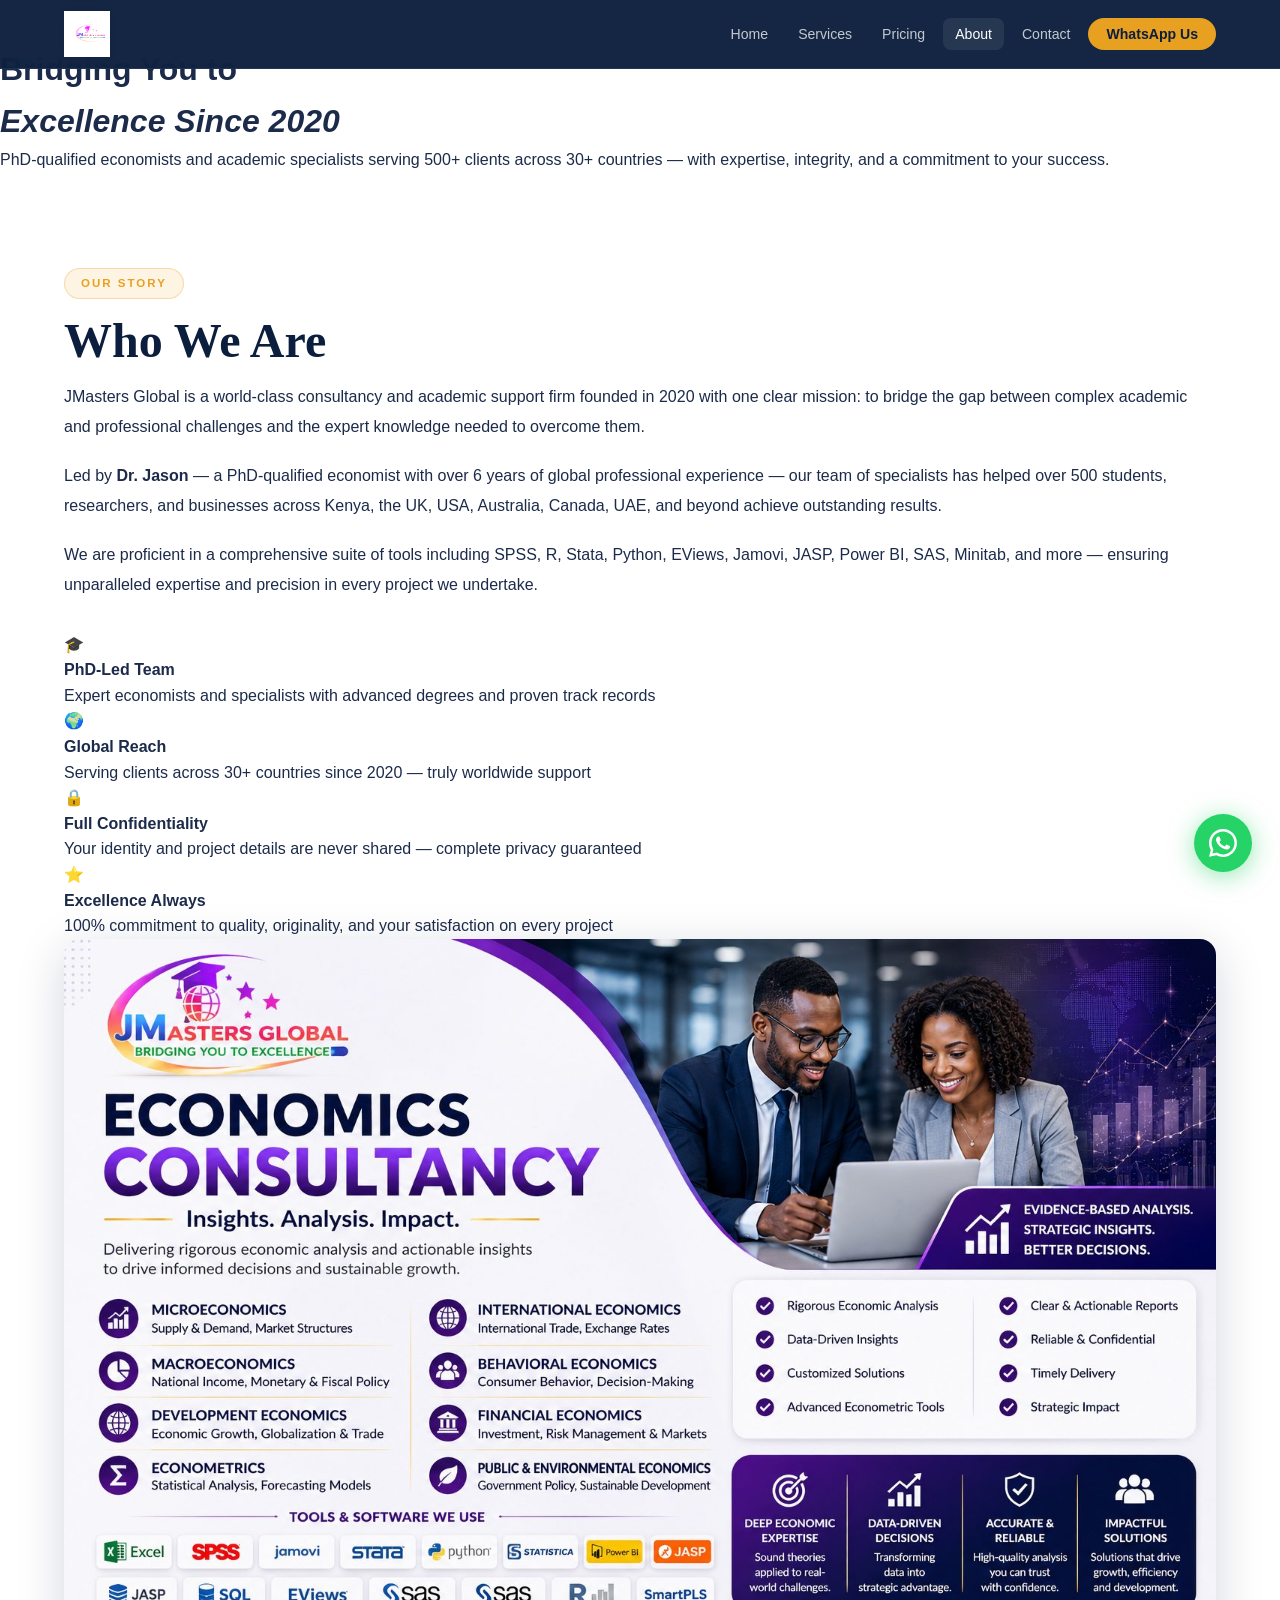
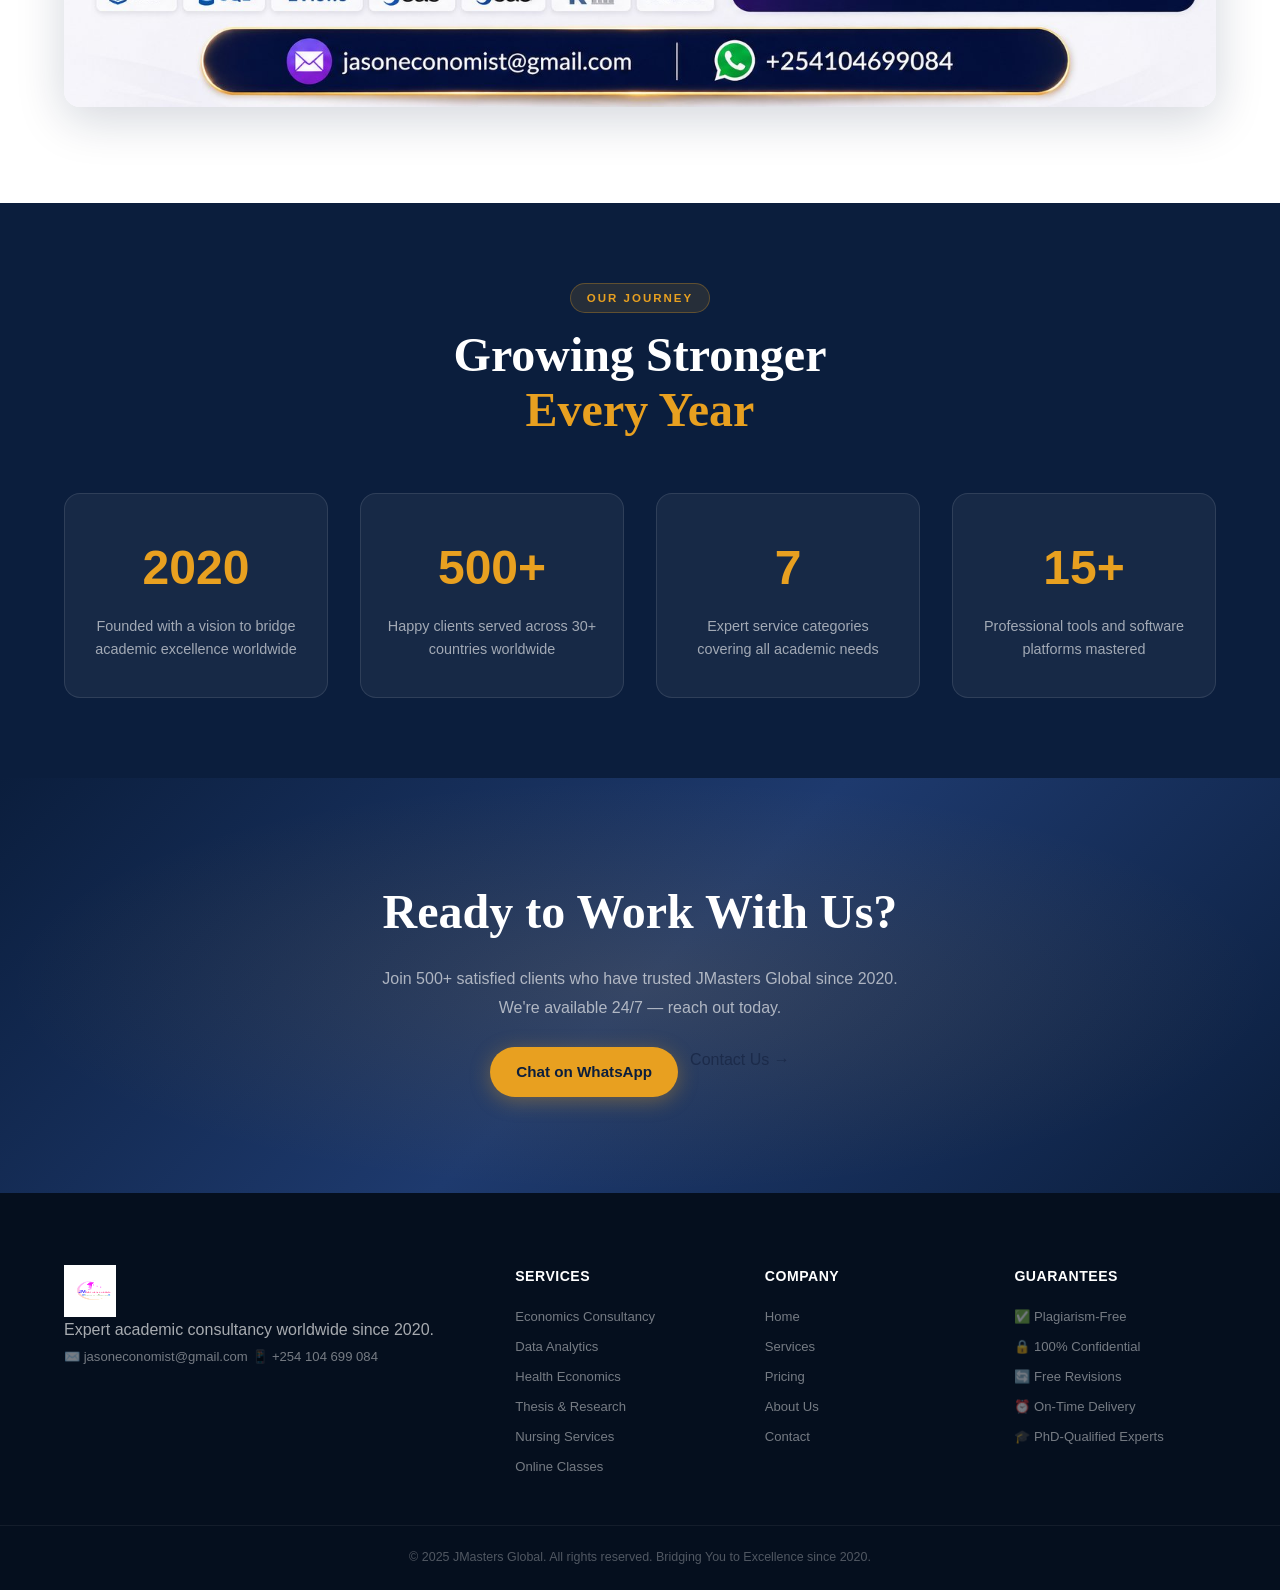
==== commit ee115f89: "Add files via upload" ====
--- a/about.html
+++ b/about.html
@@ -18,6 +18,7 @@
       <ul class="nav-links" id="navLinks">
         <li><a href="index.html">Home</a></li>
         <li><a href="services.html">Services</a></li>
+      <li><a href="pricing.html">Pricing</a></li>
         <li><a href="about.html" class="active">About</a></li>
         <li><a href="contact.html">Contact</a></li>
         <li><a href="https://wa.me/+254104699084" class="nav-cta" target="_blank">WhatsApp Us</a></li>
@@ -106,7 +107,8 @@
         </div>
       </div>
       <div class="footer-col"><h4>Services</h4><ul><li><a href="services.html#economics">Economics Consultancy</a></li><li><a href="services.html#data">Data Analytics</a></li><li><a href="services.html#health">Health Economics</a></li><li><a href="services.html#thesis">Thesis & Research</a></li><li><a href="services.html#nursing">Nursing Services</a></li><li><a href="services.html#online">Online Classes</a></li></ul></div>
-      <div class="footer-col"><h4>Company</h4><ul><li><a href="index.html">Home</a></li><li><a href="services.html">Services</a></li><li><a href="about.html">About Us</a></li><li><a href="contact.html">Contact</a></li></ul></div>
+      <div class="footer-col"><h4>Company</h4><ul><li><a href="index.html">Home</a></li><li><a href="services.html">Services</a></li>
+      <li><a href="pricing.html">Pricing</a></li><li><a href="about.html">About Us</a></li><li><a href="contact.html">Contact</a></li></ul></div>
       <div class="footer-col"><h4>Guarantees</h4><ul><li>✅ Plagiarism-Free</li><li>🔒 100% Confidential</li><li>🔄 Free Revisions</li><li>⏰ On-Time Delivery</li><li>🎓 PhD-Qualified Experts</li></ul></div>
     </div>
     <div class="footer-bottom"><p>© 2025 JMasters Global. All rights reserved. Bridging You to Excellence since 2020.</p></div>
--- a/style.css
+++ b/style.css
@@ -296,3 +296,420 @@
 @media(max-width:900px){.hero-inner{flex-direction:column;padding:80px 24px 60px}.hero-right{width:100%;max-width:520px}.why-wrap{grid-template-columns:1fr}.services-grid{grid-template-columns:repeat(2,1fr)}.levels-grid{grid-template-columns:repeat(2,1fr)}}
 @media(max-width:768px){.nav-links{display:none;position:absolute;top:68px;left:0;right:0;background:var(--navy2);flex-direction:column;padding:16px;gap:4px;border-top:1px solid rgba(255,255,255,.07)}.nav-links.open{display:flex}.nav-toggle{display:flex}.has-dropdown .dropdown{position:static;opacity:1;visibility:visible;transform:none;box-shadow:none;border:none;background:rgba(255,255,255,.04);padding:4px 0 4px 16px}.trust-inner{justify-content:flex-start}.tsep{display:none}.steps-row{flex-direction:column;align-items:center}.step-arrow{transform:rotate(90deg)}}
 @media(max-width:640px){.services-grid{grid-template-columns:1fr}.levels-grid{grid-template-columns:1fr 1fr}.hero-stats{gap:16px}.sdiv{display:none}.footer-inner{grid-template-columns:1fr;gap:28px}.cta-actions{flex-direction:column;align-items:center}.hero-actions{flex-direction:column}.tcard{min-width:280px;max-width:280px}}
+
+/* =========================================
+   MOBILE FIXES v4
+   ========================================= */
+
+/* --- SERVICE PAGE FLYER IMAGES — MOBILE FULL WIDTH --- */
+@media(max-width:900px){
+  /* Services page blocks stack properly */
+  .svc-block-inner{grid-template-columns:1fr!important;direction:ltr!important;gap:32px}
+  .svc-block:nth-child(even) .svc-block-inner{direction:ltr!important}
+  .svc-block-visual{width:100%}
+  .svc-block-img{width:100%;border-radius:12px;overflow:hidden}
+  .svc-block-img img{width:100%;height:auto!important;min-height:200px;max-height:420px;object-fit:cover;object-position:top center;display:block}
+  /* Push badge inside on mobile */
+  .svc-img-badge{position:relative;bottom:auto;left:auto;margin-top:12px;border-radius:10px;width:100%}
+  /* Tick list readable on mobile */
+  .tick-list{gap:14px}
+  .tick-item{gap:10px;font-size:.88rem}
+  .two-col-list{grid-template-columns:1fr}
+  .why-grid{grid-template-columns:1fr 1fr}
+  /* CTA buttons full width on mobile */
+  .svc-cta-row{flex-direction:column;gap:10px}
+  .btn-svc-wa,.btn-svc-ghost{width:100%;justify-content:center;text-align:center}
+  /* Tools strip wraps nicely */
+  .tools-strip{gap:6px}
+  .ts-pill{font-size:.72rem;padding:4px 10px}
+  /* Service block padding */
+  .svc-block{padding:56px 0}
+  .svc-block-inner{padding:0 20px}
+}
+
+@media(max-width:640px){
+  /* Hero improvements */
+  .hero-inner{padding:72px 16px 48px;gap:32px}
+  .hero-brand-block{padding:12px 14px;gap:12px}
+  .hero-logo{height:48px}
+  .hero-brand-name{font-size:1.25rem}
+  .hero-title{font-size:2rem!important}
+  .hero-sub{font-size:.9rem}
+  .hero-promo-box{padding:10px 14px;gap:8px}
+  .hero-actions{flex-direction:column;gap:10px;align-items:stretch}
+  .hero-actions .btn-primary,.hero-actions .btn-outline,.hero-actions .btn-login-hero{width:100%;justify-content:center}
+  .hero-stats{gap:12px;flex-wrap:wrap}
+  .sdiv{display:none}
+  .stat-n{font-size:1.6rem}
+
+  /* Services float card on mobile */
+  .services-float-card{padding:16px}
+  .sfc-item{padding:6px 8px}
+  .sfc-item strong{font-size:.8rem}
+  .sfc-item small{font-size:.68rem}
+
+  /* Services grid 1 col */
+  .services-grid{grid-template-columns:1fr!important}
+  .svc-img{height:200px}
+  .svc-img img{height:200px;object-position:top center}
+
+  /* Academic levels 2 col */
+  .levels-grid{grid-template-columns:1fr 1fr}
+  .level-card{padding:20px 14px}
+  .lc-icon{font-size:1.8rem}
+  .level-card h3{font-size:1rem}
+  .level-card p{font-size:.78rem}
+
+  /* Testimonial cards */
+  .tcard{min-width:calc(100vw - 48px);max-width:calc(100vw - 48px)}
+
+  /* Why section */
+  .why-wrap{grid-template-columns:1fr;gap:40px}
+  .why-stats-grid{grid-template-columns:repeat(3,1fr);gap:10px}
+  .ws{padding:14px 10px}
+  .ws-n{font-size:1.6rem}
+
+  /* Footer */
+  .footer-inner{grid-template-columns:1fr;gap:28px}
+  .footer-brand-col p{font-size:.82rem}
+
+  /* CTA */
+  .cta-actions{flex-direction:column;align-items:center;gap:10px}
+  .cta-actions .btn-primary,.cta-actions .btn-outline-light{width:100%;max-width:320px;justify-content:center}
+
+  /* Steps */
+  .steps-row{flex-direction:column;align-items:center;gap:16px}
+  .step-arrow{transform:rotate(90deg);margin:0}
+  .step-card{max-width:100%;min-width:unset;padding:0 8px}
+
+  /* Page hero */
+  .page-hero{padding:110px 16px 56px}
+  .page-hero h1{font-size:2rem!important}
+  .page-hero-nav{gap:6px}
+  .phero-link{font-size:.72rem;padding:6px 12px}
+
+  /* Services page content */
+  .svc-content h2{font-size:1.8rem!important}
+  .svc-desc{font-size:.88rem}
+
+  /* Service scroll bar */
+  .svc-scroll-item{padding:8px 14px}
+  .svc-scroll-item strong{font-size:.76rem}
+  .svc-scroll-item small{display:none}
+}
+
+@media(max-width:400px){
+  .hero-title{font-size:1.75rem!important}
+  .section-title{font-size:1.6rem!important}
+  .levels-grid{grid-template-columns:1fr}
+  .why-stats-grid{grid-template-columns:repeat(2,1fr)}
+}
+
+/* ---- LOGO — TRANSPARENT / NO WHITE BOX IN NAV & HERO ---- */
+/* Nav logo: remove white background box */
+.nav-logo img{
+  height:44px;
+  width:auto;
+  /* mix-blend-mode makes white areas transparent over dark backgrounds */
+  mix-blend-mode:screen;
+  filter:brightness(1.15) drop-shadow(0 1px 6px rgba(0,0,0,.3));
+}
+
+/* Hero logo: fully transparent blended */
+.hero-logo{
+  height:60px;
+  width:auto;
+  mix-blend-mode:screen;
+  filter:brightness(1.2) drop-shadow(0 2px 12px rgba(0,0,0,.4));
+}
+
+/* Footer logo: lighten so white parts don't show box */
+.footer-logo{
+  height:52px;
+  width:auto;
+  mix-blend-mode:screen;
+  filter:brightness(1.15);
+}
+
+/* Modal logo: keep normal (white background modal) */
+.modal-logo img{
+  mix-blend-mode:normal;
+  filter:none;
+}
+
+/* Services page image badge logo: keep normal */
+.svc-img-badge img{
+  mix-blend-mode:normal;
+  filter:none;
+}
+
+/* ---- HERO BRAND BLOCK: transparent bg to blend logo ---- */
+.hero-brand-block{
+  background:rgba(255,255,255,.04);
+  border-color:rgba(255,255,255,.08);
+}
+
+/* ---- FLYER IMAGES: ensure full visibility on all screens ---- */
+.svc-block-img img{
+  width:100%;
+  height:300px;
+  object-fit:cover;
+  object-position:top center;
+}
+
+@media(min-width:901px){
+  .svc-block-img img{
+    height:340px;
+  }
+}
+
+/* Make sure service images aren't clipped on mobile */
+@media(max-width:640px){
+  .svc-block-img img{
+    height:auto;
+    min-height:220px;
+    max-height:none;
+    aspect-ratio:16/9;
+    object-fit:cover;
+    object-position:top;
+  }
+  .svc-block-img{
+    border-radius:12px;
+    overflow:hidden;
+  }
+  /* Remove image badge positioning on very small screens */
+  .svc-img-badge{
+    padding:10px 14px;
+    gap:8px;
+  }
+  .svc-img-badge-text strong{font-size:.82rem}
+  .svc-img-badge-text span{font-size:.7rem}
+}
+
+/* ============================================
+   MOBILE FIXES v4 — Flyer sizing & layout
+   ============================================ */
+
+/* Services page — flyer images on mobile */
+@media (max-width: 768px) {
+
+  /* Full-width flyer images on mobile */
+  .svc-block-inner {
+    grid-template-columns: 1fr !important;
+    gap: 0 !important;
+    direction: ltr !important;
+  }
+  .svc-block-inner > * { direction: ltr !important; }
+
+  .svc-block-visual {
+    width: 100%;
+    margin-bottom: 32px;
+  }
+
+  .svc-block-img {
+    width: 100%;
+    border-radius: 12px;
+    overflow: hidden;
+  }
+
+  .svc-block-img img {
+    width: 100%;
+    height: auto !important;        /* Let image show at full height */
+    min-height: 240px;
+    max-height: none !important;    /* Remove any height cap */
+    object-fit: contain !important; /* Show full flyer, no cropping */
+    object-position: center !important;
+    background: #f0f4ff;
+    display: block;
+  }
+
+  .svc-img-badge {
+    position: relative;
+    bottom: auto;
+    left: auto;
+    margin-top: -8px;
+    border-radius: 0 0 12px 12px;
+    border-top: none;
+    width: 100%;
+    justify-content: center;
+  }
+
+  /* Service content padding on mobile */
+  .svc-content { padding: 0 16px 24px; }
+  .svc-content h2 { font-size: 1.8rem; }
+  .svc-block { padding: 48px 0; }
+  .svc-block-inner { padding: 0 !important; }
+
+  /* Two col list to single on mobile */
+  .two-col-list { grid-template-columns: 1fr; }
+  .why-grid { grid-template-columns: 1fr; }
+
+  /* Page hero nav pills wrap nicely */
+  .page-hero-nav { gap: 6px; padding: 0 12px; }
+  .phero-link { font-size: .72rem; padding: 6px 11px; }
+}
+
+/* ---- HOME PAGE HERO MOBILE ---- */
+@media (max-width: 768px) {
+  .hero-inner {
+    flex-direction: column;
+    padding: 72px 16px 48px;
+    gap: 32px;
+  }
+
+  .hero-right { width: 100%; }
+
+  .services-float-card {
+    padding: 16px;
+  }
+
+  .sfc-list { gap: 6px; }
+  .sfc-item { padding: 7px 8px; }
+  .sfc-item strong { font-size: .78rem; }
+  .sfc-item small { font-size: .67rem; }
+
+  .hero-title { font-size: 2rem; }
+  .hero-brand-name { font-size: 1.3rem; }
+  .hero-brand-block { padding: 10px 12px; gap: 10px; }
+  .hero-logo { height: 50px; }
+
+  .hero-promo-box {
+    flex-direction: column;
+    align-items: flex-start;
+    gap: 6px;
+    padding: 10px 14px;
+  }
+
+  .hero-actions { flex-direction: column; align-items: stretch; }
+  .hero-actions a, .hero-actions button { justify-content: center; width: 100%; }
+
+  .hero-stats { gap: 12px; flex-wrap: wrap; }
+  .sdiv { display: none; }
+  .stat { min-width: 60px; }
+  .stat-n { font-size: 1.6rem; }
+}
+
+/* ---- SERVICES GRID MOBILE ---- */
+@media (max-width: 768px) {
+  .services-grid { grid-template-columns: 1fr !important; gap: 16px; }
+  .levels-grid { grid-template-columns: 1fr 1fr !important; gap: 12px; }
+  .level-card { padding: 20px 14px; }
+  .lc-icon { font-size: 1.8rem; }
+  .level-card h3 { font-size: 1rem; }
+  .level-card p { font-size: .78rem; }
+}
+
+/* ---- STEPS MOBILE ---- */
+@media (max-width: 768px) {
+  .steps-row { flex-direction: column; align-items: center; gap: 8px; }
+  .step-arrow { transform: rotate(90deg); margin: 0; font-size: 1.2rem; }
+  .step-card { max-width: 100%; width: 100%; padding: 0 24px; }
+}
+
+/* ---- WHY SECTION MOBILE ---- */
+@media (max-width: 768px) {
+  .why-wrap { grid-template-columns: 1fr !important; gap: 40px; }
+  .why-stats-grid { grid-template-columns: repeat(3, 1fr); gap: 10px; }
+  .ws { padding: 14px 8px; }
+  .ws-n { font-size: 1.6rem; }
+}
+
+/* ---- TESTIMONIALS MOBILE ---- */
+@media (max-width: 640px) {
+  .tcard { min-width: calc(100vw - 72px); max-width: calc(100vw - 72px); }
+}
+
+/* ---- TRUST BAR MOBILE ---- */
+@media (max-width: 640px) {
+  .trust-inner { justify-content: flex-start; gap: 10px; }
+  .tsep { display: none; }
+  .ti { font-size: .76rem; }
+}
+
+/* ---- FOOTER MOBILE ---- */
+@media (max-width: 768px) {
+  .footer-inner { grid-template-columns: 1fr !important; gap: 28px; }
+  .footer-brand-col p { font-size: .82rem; }
+}
+
+/* ---- NAV LOGO MOBILE ---- */
+@media (max-width: 640px) {
+  .nav-logo img { height: 38px; }
+  .nav-logo span { font-size: .82rem; }
+  .nav-inner { padding: 0 14px; height: 60px; }
+}
+
+/* ---- PAGE CTA MOBILE ---- */
+@media (max-width: 640px) {
+  .page-cta-actions { flex-direction: column; align-items: stretch; }
+  .page-cta-actions a { text-align: center; justify-content: center; }
+  .cta-actions { flex-direction: column; align-items: stretch; }
+  .cta-actions a, .cta-actions button { justify-content: center; }
+}
+
+/* ---- TICKER MOBILE ---- */
+@media (max-width: 640px) {
+  .ticker-track span { font-size: .76rem; }
+  .promo-ticker { padding: 8px 0; }
+}
+
+
+/* ---- TRANSPARENT LOGO HERO BLOCK ---- */
+.hero-brand-block {
+  background: rgba(255,255,255,0.04);
+  border: 1px solid rgba(255,255,255,0.10);
+  border-radius: 16px;
+  padding: 14px 20px;
+  display: flex;
+  align-items: center;
+  gap: 16px;
+  margin-bottom: 24px;
+  backdrop-filter: blur(12px);
+  width: fit-content;
+}
+
+.hero-logo {
+  height: 72px;
+  width: auto;
+  object-fit: contain;
+  flex-shrink: 0;
+  /* No drop-shadow needed — transparent background blends naturally */
+  filter: drop-shadow(0 0 12px rgba(232,160,32,0.25));
+}
+
+/* On very small screens */
+@media (max-width: 480px) {
+  .hero-logo { height: 54px; }
+  .hero-brand-block { padding: 10px 14px; gap: 10px; }
+  .hero-brand-name { font-size: 1.2rem; }
+}
+
+/* Nav logo transparent — remove white box */
+.nav-logo img {
+  height: 46px;
+  width: auto;
+  background: transparent !important;
+  border: none !important;
+  border-radius: 0 !important;
+  box-shadow: none !important;
+  padding: 0 !important;
+}
+
+/* Remove badge overlays on flyer images completely */
+.svc-img-badge,
+.svc-img-badge-icon,
+.svc-img-badge-text { display: none !important; }
+
+/* Ensure flyer images show fully — no cropping */
+.svc-block-img img {
+  width: 100%;
+  height: auto;
+  max-height: none;
+  object-fit: contain;
+  object-position: center top;
+  display: block;
+  background: transparent;
+}
+
+/* Remove excess bottom margin from visual block */
+.svc-block-visual { margin-bottom: 0; padding-bottom: 0; }
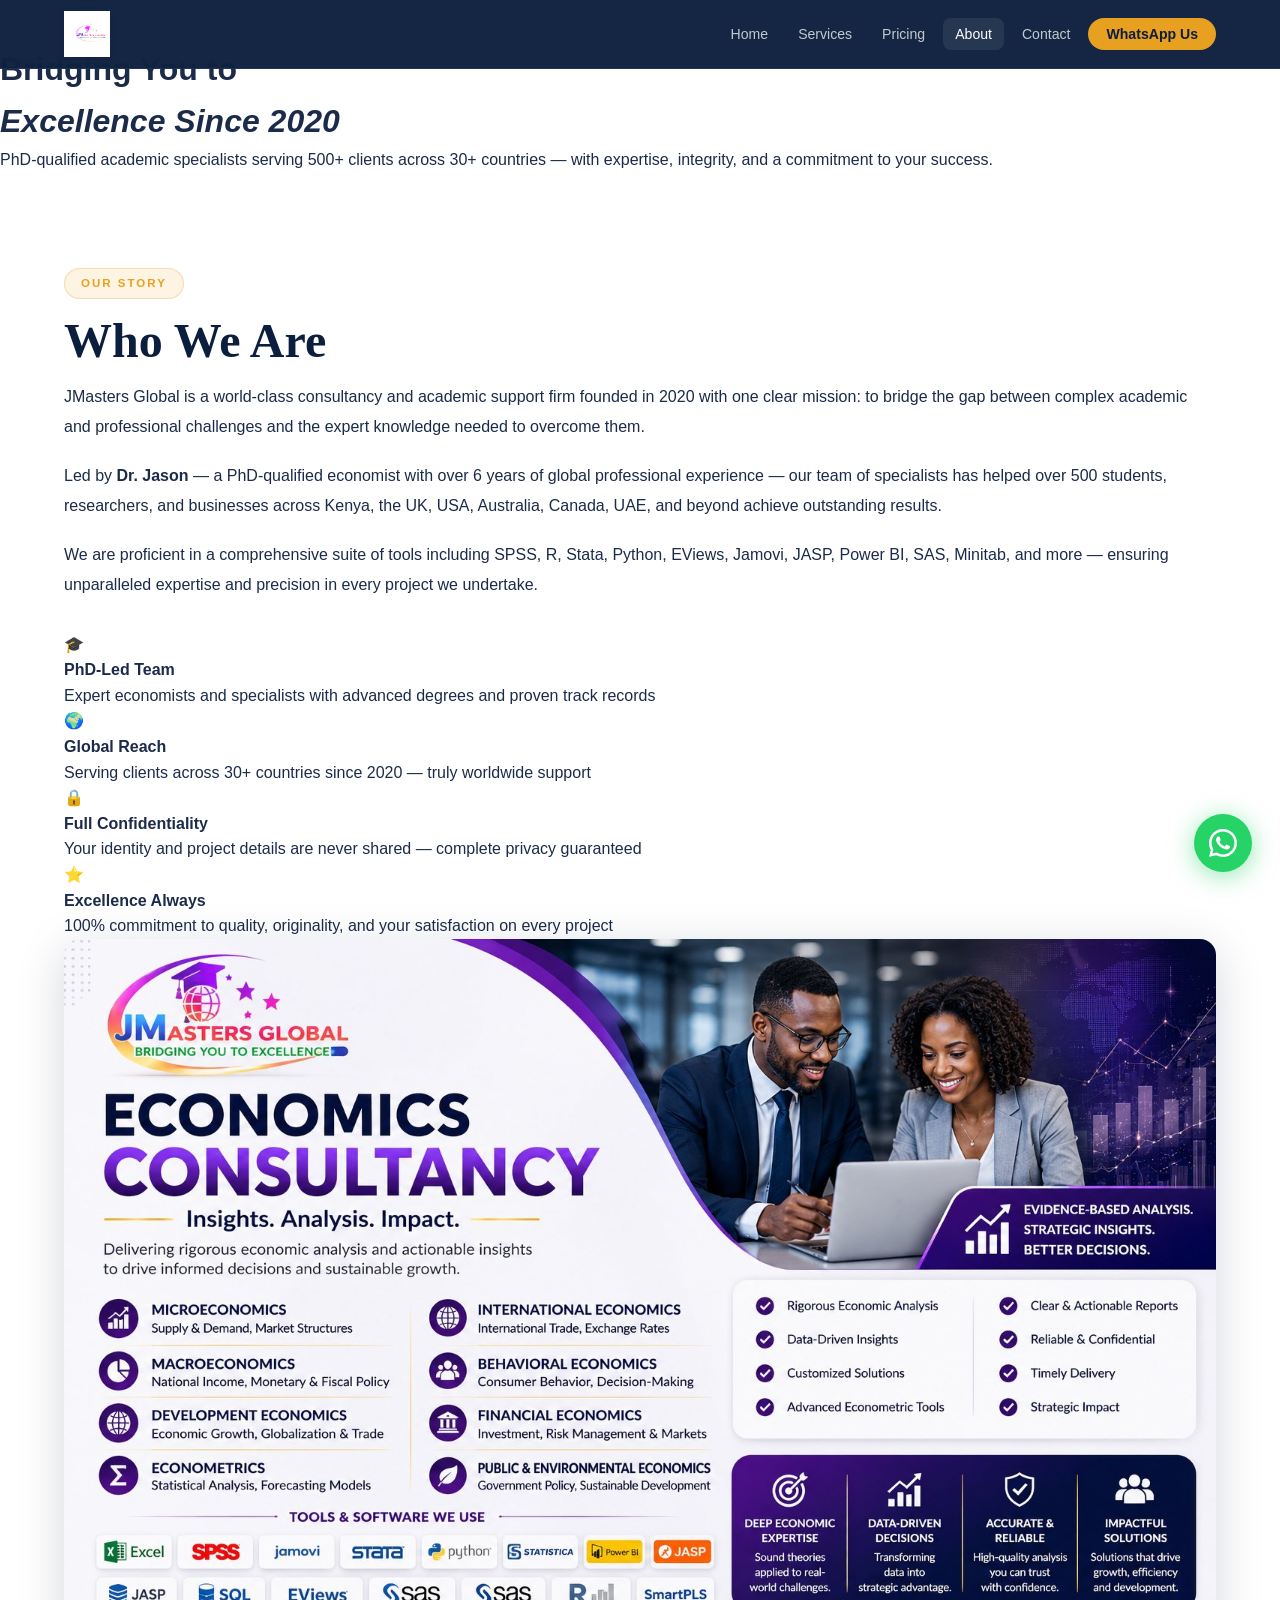
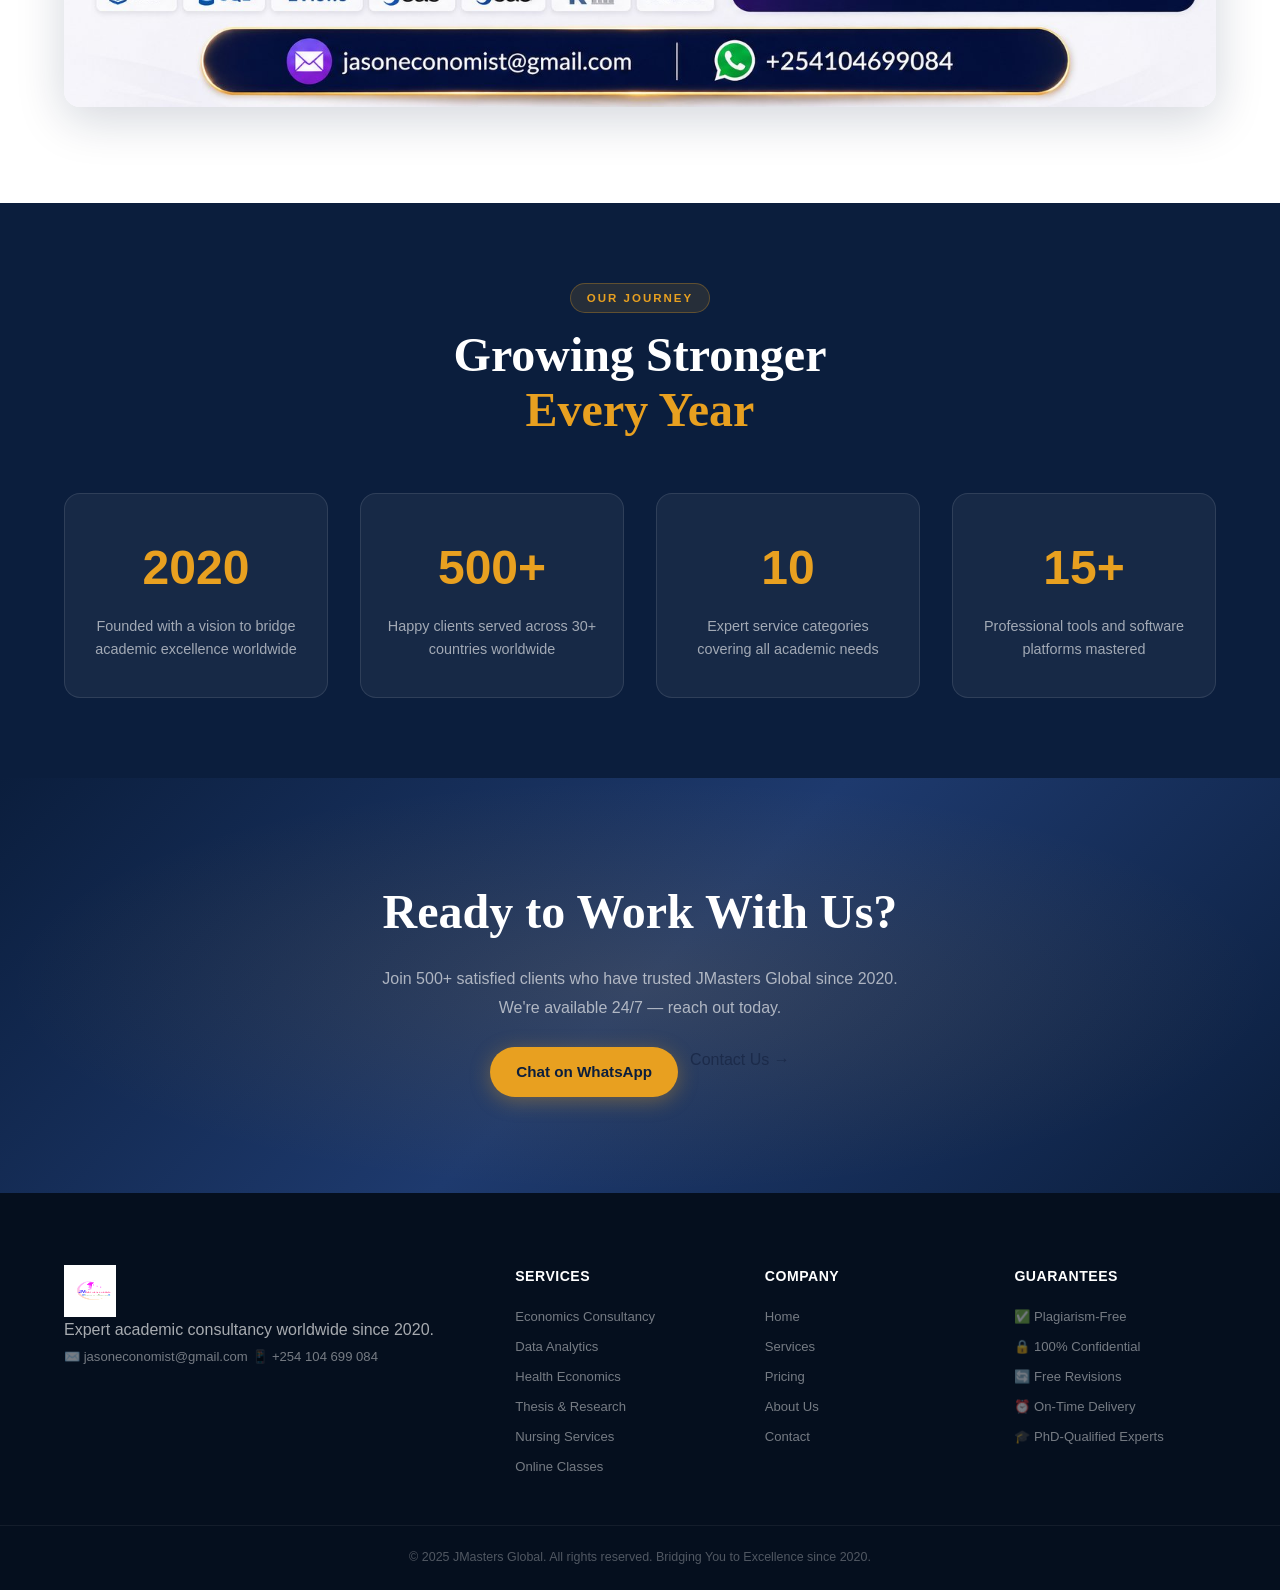
==== commit b2bd56c3: "Update about.html" ====
--- a/about.html
+++ b/about.html
@@ -30,7 +30,7 @@
     <div class="page-hero-inner">
       <span class="section-tag">About Us</span>
       <h1>Bridging You to<br /><em>Excellence Since 2020</em></h1>
-      <p>PhD-qualified economists and academic specialists serving 500+ clients across 30+ countries — with expertise, integrity, and a commitment to your success.</p>
+      <p>PhD-qualified academic specialists serving 500+ clients across 30+ countries — with expertise, integrity, and a commitment to your success.</p>
     </div>
   </div>
 
@@ -74,7 +74,7 @@
           <div style="color:rgba(255,255,255,0.6);font-size:0.9rem;">Happy clients served across 30+ countries worldwide</div>
         </div>
         <div style="background:rgba(255,255,255,0.05);border:1px solid rgba(255,255,255,0.1);border-radius:16px;padding:36px 24px;">
-          <div style="font-family:var(--font-display);font-size:3rem;color:var(--gold);font-weight:700;margin-bottom:8px;">7</div>
+          <div style="font-family:var(--font-display);font-size:3rem;color:var(--gold);font-weight:700;margin-bottom:8px;">10</div>
           <div style="color:rgba(255,255,255,0.6);font-size:0.9rem;">Expert service categories covering all academic needs</div>
         </div>
         <div style="background:rgba(255,255,255,0.05);border:1px solid rgba(255,255,255,0.1);border-radius:16px;padding:36px 24px;">
--- a/style.css
+++ b/style.css
@@ -713,3 +713,72 @@
 
 /* Remove excess bottom margin from visual block */
 .svc-block-visual { margin-bottom: 0; padding-bottom: 0; }
+
+/* ============================================
+   IMAGE DISPLAY FIXES v8 — No cropping ever
+   ============================================ */
+
+/* All service block images — show full flyer */
+.svc-block-img img {
+  width: 100%;
+  height: auto !important;
+  max-height: none !important;
+  object-fit: contain !important;
+  object-position: center top !important;
+  display: block;
+  background: #f0f4ff;
+}
+
+/* Full-height flyer class — wider, shows the entire poster */
+.svc-img-full img {
+  width: 100%;
+  height: auto !important;
+  object-fit: contain !important;
+  background: transparent !important;
+}
+
+.svc-block-img {
+  border-radius: 16px;
+  overflow: hidden;
+  background: #f0f4ff;
+}
+
+/* CV dark background */
+#cv .svc-block-img {
+  background: linear-gradient(135deg, #0f1e3a, #1a2d50) !important;
+}
+
+/* Accounting finance — light background to match flyer */
+#finance .svc-block-img {
+  background: #f8f9ff !important;
+}
+
+/* CS — dark bg matches code theme */
+#cs .svc-block-img {
+  background: #0B1E3D !important;
+}
+
+/* Mobile — stack image above content, full width */
+@media (max-width: 900px) {
+  .svc-block-inner {
+    grid-template-columns: 1fr !important;
+    direction: ltr !important;
+    gap: 24px !important;
+    padding: 0 16px !important;
+  }
+  .svc-block-inner > * { direction: ltr !important; }
+
+  .svc-block-visual {
+    width: 100%;
+  }
+
+  .svc-block-img img {
+    width: 100%;
+    height: auto !important;
+    object-fit: contain !important;
+  }
+
+  .svc-content {
+    padding: 0 0 24px;
+  }
+}
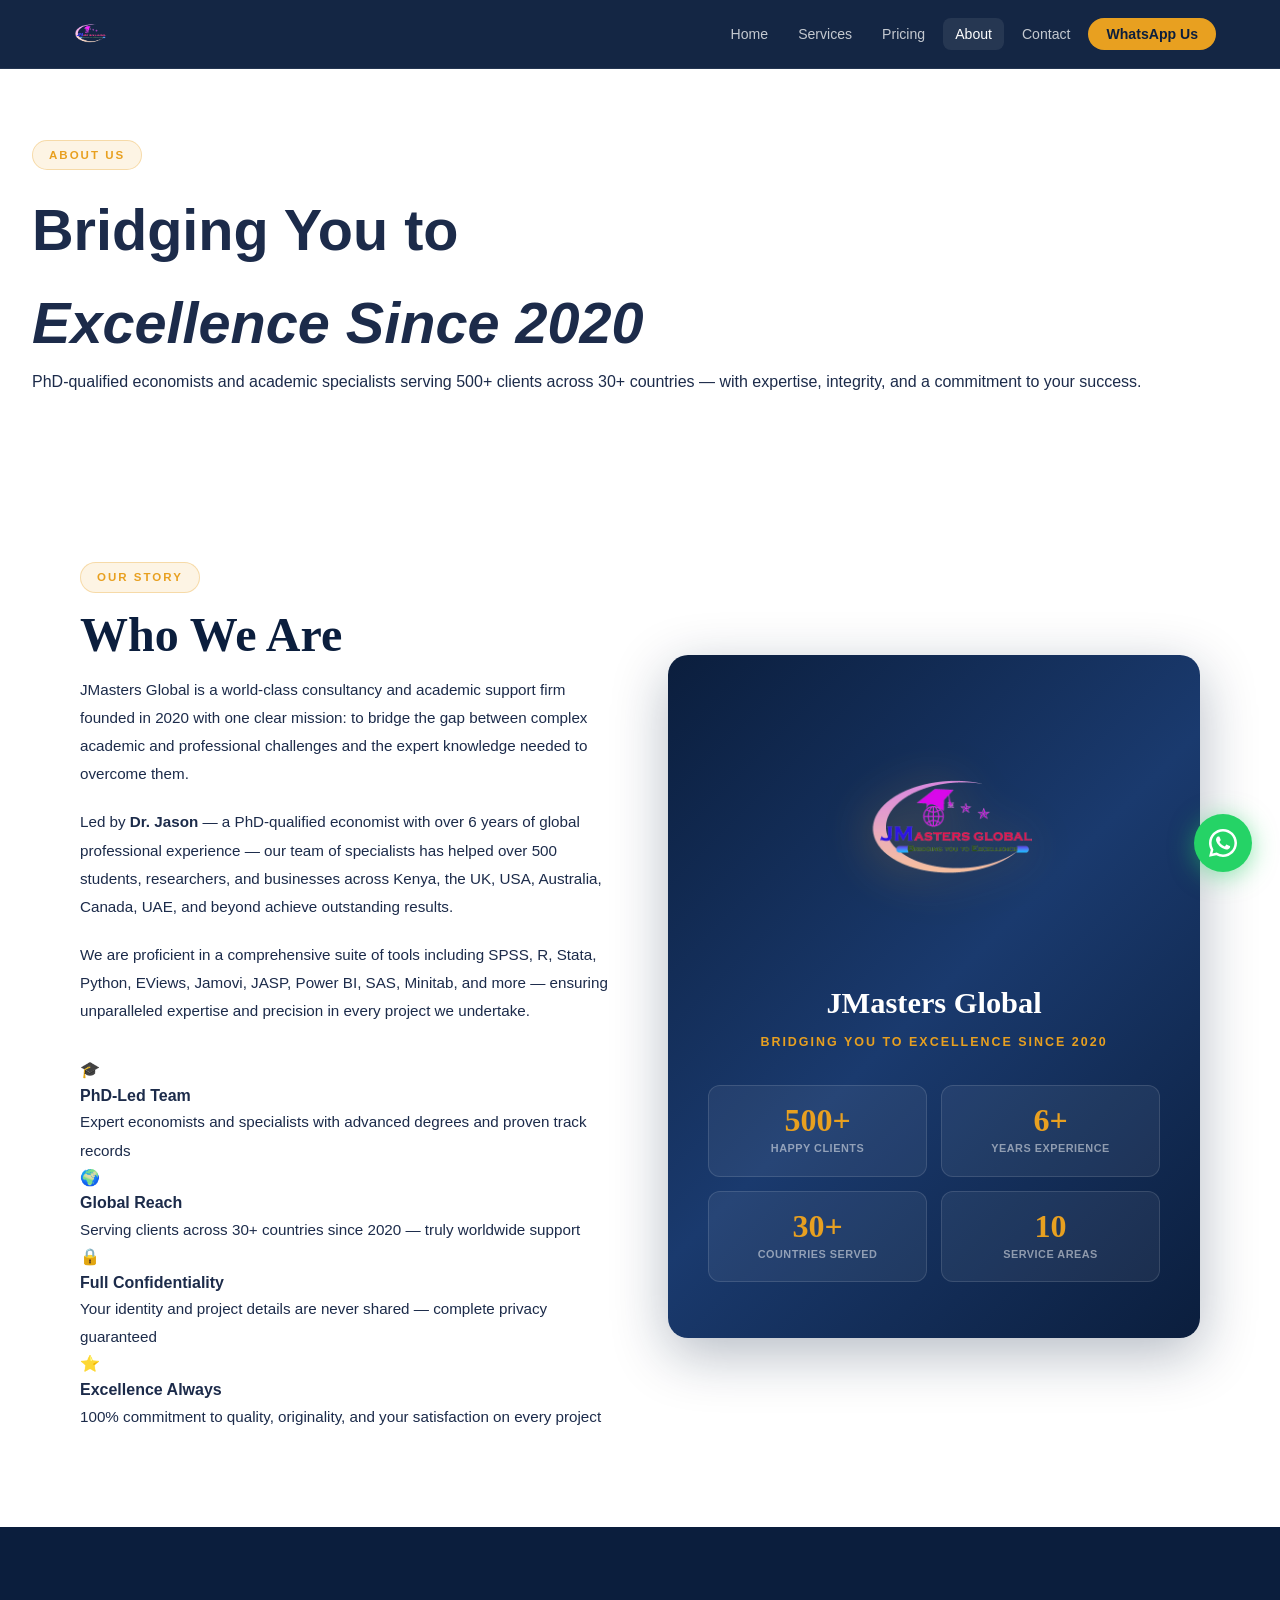
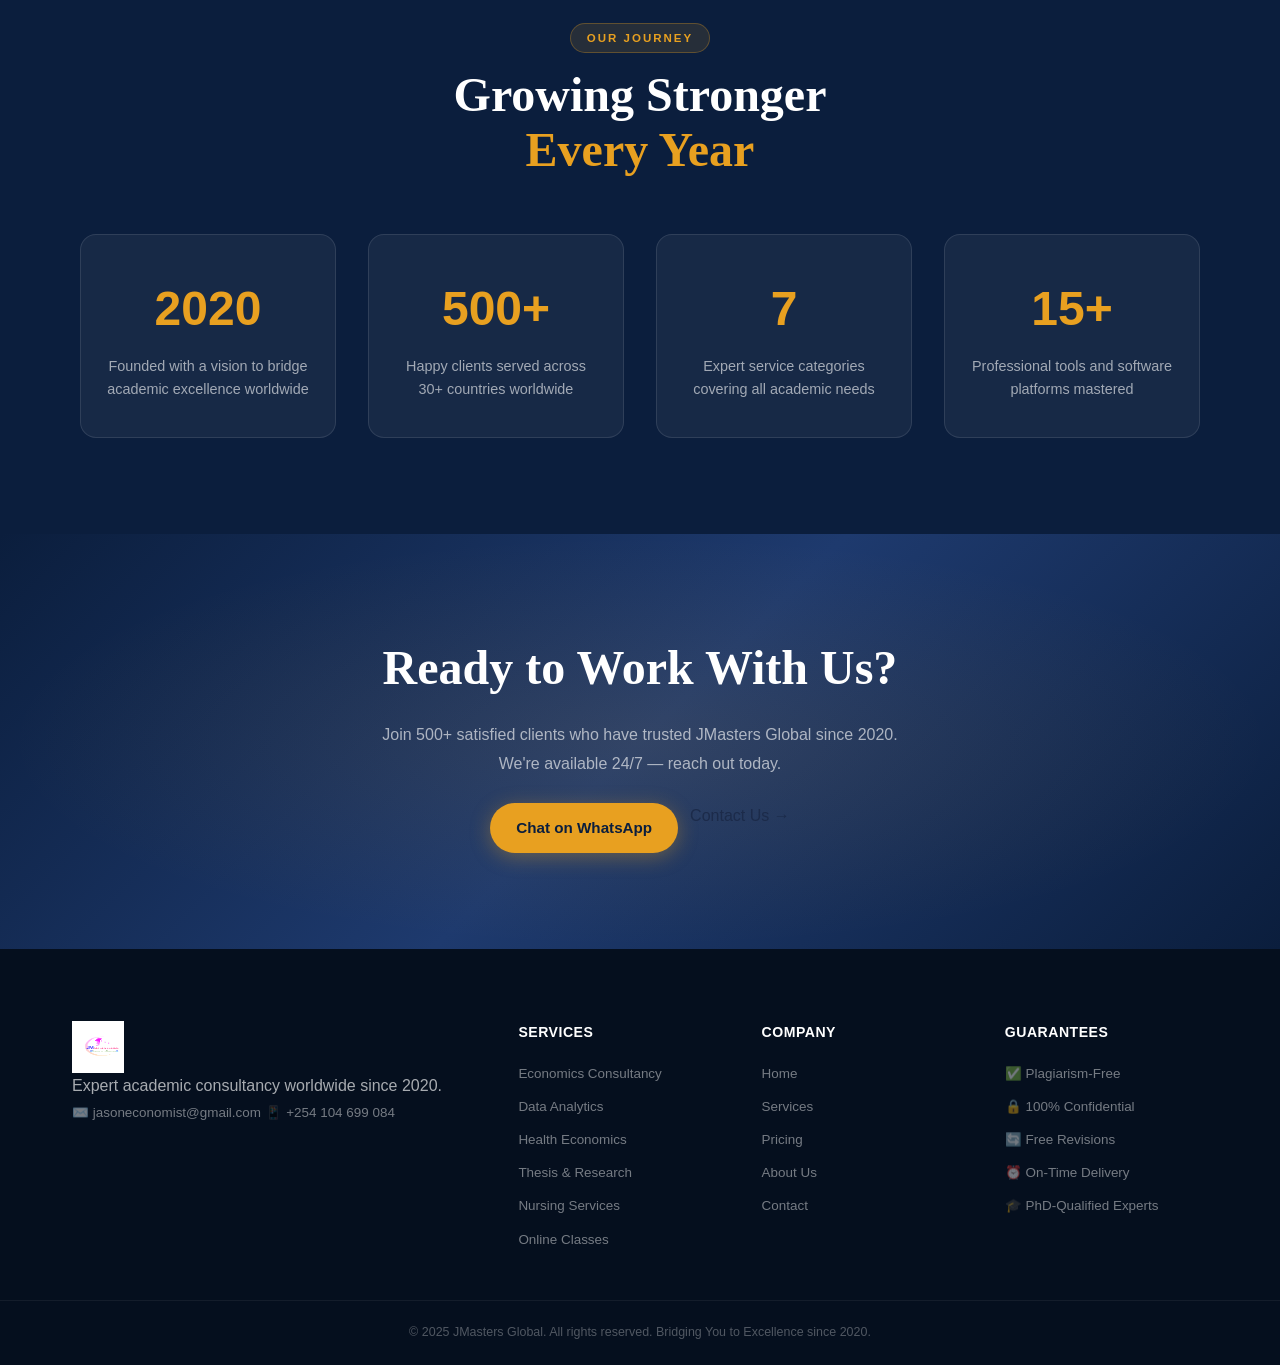
==== commit 0c85e434: "Add files via upload" ====
--- a/about.html
+++ b/about.html
@@ -6,6 +6,14 @@
   <title>About Us | JMasters Global — PhD Economists & Academic Experts</title>
   <meta name="description" content="JMasters Global — led by Dr. Jason, a PhD economist with 6+ years of experience. Serving 500+ clients worldwide since 2020 with expert academic and economics consultancy." />
   <meta name="keywords" content="JMasters Global about, Dr Jason economist, PhD economist Kenya, academic consultancy team, economics expert Africa" />
+    <!-- Google tag (gtag.js) -->
+  <script async src="https://www.googletagmanager.com/gtag/js?id=G-MMWP33FQR0"></script>
+  <script>
+    window.dataLayer = window.dataLayer || [];
+    function gtag(){dataLayer.push(arguments);}
+    gtag('js', new Date());
+    gtag('config', 'G-MMWP33FQR0');
+  </script>
   <link rel="preconnect" href="https://fonts.googleapis.com" />
   <link href="https://fonts.googleapis.com/css2?family=Cormorant+Garamond:ital,wght@0,400;0,600;0,700;1,400&family=Outfit:wght@300;400;500;600;700&display=swap" rel="stylesheet" />
   <link rel="stylesheet" href="style.css" />
@@ -13,7 +21,7 @@
 <body>
   <nav class="nav" id="nav">
     <div class="nav-inner">
-      <a href="index.html" class="nav-logo"><img src="logo.png" alt="JMasters Global" /></a>
+      <a href="index.html" class="nav-logo"><img src="logo-transparent.png" alt="JMasters Global"/></a>
       <button class="nav-toggle" id="navToggle"><span></span><span></span><span></span></button>
       <ul class="nav-links" id="navLinks">
         <li><a href="index.html">Home</a></li>
@@ -30,13 +38,13 @@
     <div class="page-hero-inner">
       <span class="section-tag">About Us</span>
       <h1>Bridging You to<br /><em>Excellence Since 2020</em></h1>
-      <p>PhD-qualified academic specialists serving 500+ clients across 30+ countries — with expertise, integrity, and a commitment to your success.</p>
+      <p>PhD-qualified economists and academic specialists serving 500+ clients across 30+ countries — with expertise, integrity, and a commitment to your success.</p>
     </div>
   </div>
 
   <section class="section">
     <div class="container">
-      <div class="about-grid">
+      <div class="about-grid" style="display:grid;grid-template-columns:1fr 1fr;gap:72px;align-items:center;">
         <div>
           <span class="section-tag">Our Story</span>
           <h2 class="section-title" style="text-align:left">Who We Are</h2>
@@ -51,7 +59,17 @@
           </div>
         </div>
         <div>
-          <img src="economics.png" alt="JMasters Global Team" style="border-radius:16px;box-shadow:0 12px 48px rgba(11,30,61,0.18);" />
+          <div style="background:linear-gradient(135deg,#0B1E3D 0%,#1a3a6e 50%,#0B1E3D 100%);border-radius:20px;padding:56px 40px;text-align:center;box-shadow:0 16px 56px rgba(11,30,61,.3);">
+        <img src="logo-transparent.png" alt="JMasters Global" style="width:240px;max-width:100%;margin:0 auto 28px;display:block;filter:drop-shadow(0 4px 24px rgba(232,160,32,.4));"/>
+        <div style="font-family:'Playfair Display',serif;font-size:1.9rem;color:#fff;font-weight:700;margin-bottom:6px;">JMasters Global</div>
+        <div style="color:#E8A020;font-size:.78rem;font-weight:700;letter-spacing:2px;text-transform:uppercase;margin-bottom:32px;">Bridging You to Excellence Since 2020</div>
+        <div style="display:grid;grid-template-columns:1fr 1fr;gap:14px;">
+          <div style="background:rgba(255,255,255,.06);border:1px solid rgba(255,255,255,.12);border-radius:12px;padding:18px 10px;"><div style="font-family:'Playfair Display',serif;font-size:2rem;color:#E8A020;font-weight:700;line-height:1;">500+</div><div style="font-size:.68rem;color:rgba(255,255,255,.5);font-weight:600;text-transform:uppercase;letter-spacing:.5px;margin-top:4px;">Happy Clients</div></div>
+          <div style="background:rgba(255,255,255,.06);border:1px solid rgba(255,255,255,.12);border-radius:12px;padding:18px 10px;"><div style="font-family:'Playfair Display',serif;font-size:2rem;color:#E8A020;font-weight:700;line-height:1;">6+</div><div style="font-size:.68rem;color:rgba(255,255,255,.5);font-weight:600;text-transform:uppercase;letter-spacing:.5px;margin-top:4px;">Years Experience</div></div>
+          <div style="background:rgba(255,255,255,.06);border:1px solid rgba(255,255,255,.12);border-radius:12px;padding:18px 10px;"><div style="font-family:'Playfair Display',serif;font-size:2rem;color:#E8A020;font-weight:700;line-height:1;">30+</div><div style="font-size:.68rem;color:rgba(255,255,255,.5);font-weight:600;text-transform:uppercase;letter-spacing:.5px;margin-top:4px;">Countries Served</div></div>
+          <div style="background:rgba(255,255,255,.06);border:1px solid rgba(255,255,255,.12);border-radius:12px;padding:18px 10px;"><div style="font-family:'Playfair Display',serif;font-size:2rem;color:#E8A020;font-weight:700;line-height:1;">10</div><div style="font-size:.68rem;color:rgba(255,255,255,.5);font-weight:600;text-transform:uppercase;letter-spacing:.5px;margin-top:4px;">Service Areas</div></div>
+        </div>
+      </div>
         </div>
       </div>
     </div>
@@ -74,7 +92,7 @@
           <div style="color:rgba(255,255,255,0.6);font-size:0.9rem;">Happy clients served across 30+ countries worldwide</div>
         </div>
         <div style="background:rgba(255,255,255,0.05);border:1px solid rgba(255,255,255,0.1);border-radius:16px;padding:36px 24px;">
-          <div style="font-family:var(--font-display);font-size:3rem;color:var(--gold);font-weight:700;margin-bottom:8px;">10</div>
+          <div style="font-family:var(--font-display);font-size:3rem;color:var(--gold);font-weight:700;margin-bottom:8px;">7</div>
           <div style="color:rgba(255,255,255,0.6);font-size:0.9rem;">Expert service categories covering all academic needs</div>
         </div>
         <div style="background:rgba(255,255,255,0.05);border:1px solid rgba(255,255,255,0.1);border-radius:16px;padding:36px 24px;">
--- a/style.css
+++ b/style.css
@@ -782,3 +782,358 @@
     padding: 0 0 24px;
   }
 }
+
+/* ===== HERO COLOR OVERRIDE — Professional Slate Gradient ===== */
+.hero {
+  background: linear-gradient(160deg, #0f2444 0%, #1a3a6e 40%, #0d1f3c 100%) !important;
+}
+.o1 { background: #3b82f6 !important; opacity: .14 !important; }
+.o2 { background: #0ea5e9 !important; opacity: .11 !important; }
+.o3 { background: #E8A020 !important; opacity: .09 !important; }
+
+/* ===== ALL IMAGES: show full, no cropping ===== */
+.svc-img img,
+.svc-block-img img,
+.svc-img-full img {
+  width: 100% !important;
+  height: auto !important;
+  max-height: none !important;
+  object-fit: contain !important;
+  object-position: center top !important;
+  display: block;
+}
+
+/* Service card image containers — auto height so full flyer shows */
+.svc-img {
+  width: 100%;
+  height: auto !important;
+  overflow: hidden;
+  background: #f0f4ff;
+}
+
+/* Match backgrounds to each flyer style */
+a[href*="#cv"] .svc-img      { background: #0d1b36; }
+a[href*="#cs"] .svc-img      { background: #0B1E3D; }
+a[href*="#finance"] .svc-img { background: #f8f9ff; }
+a[href*="#nursing"] .svc-img { background: #f0f4ff; }
+a[href*="#thesis"] .svc-img  { background: #f0f4ff; }
+
+/* Service blocks on services page — full flyer, no crop */
+.svc-block-img {
+  border-radius: 14px;
+  overflow: hidden;
+  width: 100%;
+}
+#cv .svc-block-img      { background: linear-gradient(135deg,#0d1b36,#1a2d50); }
+#cs .svc-block-img      { background: #0B1E3D; }
+#finance .svc-block-img { background: #f8f9ff; }
+
+/* ===== LAYOUT: prevent text squeezing to corners ===== */
+.svc-block-inner {
+  max-width: 1140px;
+  margin: 0 auto;
+  padding: 0 40px !important;
+  gap: 56px !important;
+}
+.svc-content {
+  padding: 12px 0 !important;
+}
+.svc-block {
+  padding: 88px 0 !important;
+}
+
+/* ===== ABOUT PAGE: better spacing ===== */
+.about-grid {
+  gap: 72px;
+  align-items: center;
+}
+
+/* ===== SERVICES GRID: 4 cols on large, 2 on tablet, 1 on mobile ===== */
+@media (min-width: 1100px) {
+  .services-grid { grid-template-columns: repeat(4, 1fr); }
+}
+@media (max-width: 1099px) and (min-width: 640px) {
+  .services-grid { grid-template-columns: repeat(2, 1fr); }
+}
+@media (max-width: 639px) {
+  .services-grid { grid-template-columns: 1fr; }
+}
+
+/* ===== MOBILE service blocks ===== */
+@media (max-width: 900px) {
+  .svc-block-inner {
+    grid-template-columns: 1fr !important;
+    direction: ltr !important;
+    gap: 28px !important;
+    padding: 0 20px !important;
+  }
+  .svc-block-inner > * { direction: ltr !important; }
+  .svc-block { padding: 56px 0 !important; }
+}
+
+/* ===== PRICING NAV ===== */
+.nav-links li a[href*="pricing"] { }
+
+/* =============================================
+   PROFESSIONAL POLISH v9 — Final Refinements
+   ============================================= */
+
+/* ── Hero: lighter, more professional gradient ── */
+.hero {
+  background: linear-gradient(150deg,#0f2444 0%,#193568 45%,#0d1f3c 100%) !important;
+}
+/* Softer, more elegant orbs */
+.hero-orb-1,.o1 { background:radial-gradient(circle,#3b82f6,#1d4ed8) !important; opacity:.16 !important; filter:blur(100px) !important; }
+.hero-orb-2,.o2 { background:radial-gradient(circle,#06b6d4,#0284c7) !important; opacity:.13 !important; filter:blur(90px) !important; }
+.orb.o3        { background:radial-gradient(circle,#f59e0b,#d97706) !important; opacity:.10 !important; filter:blur(110px) !important; }
+
+/* ── Professional section backgrounds ── */
+.services-section { background: #f8faff !important; }
+.how-section      { background: #ffffff !important; }
+.tools-section    { background: #f8faff !important; }
+
+/* ── Better container padding so text never squeezes ── */
+.container { padding: 0 32px !important; }
+@media(max-width:768px){ .container { padding: 0 20px !important; } }
+
+/* ── Service cards: uniform image heights ── */
+.svc-img {
+  height: auto !important;
+  min-height: 180px;
+  overflow: hidden;
+  display: flex;
+  align-items: center;
+  justify-content: center;
+}
+.svc-img img {
+  width: 100%;
+  height: auto !important;
+  object-fit: contain !important;
+  display: block;
+}
+
+/* ── Service block layout refinements ── */
+.svc-block-inner {
+  max-width: 1140px;
+  margin: 0 auto;
+  padding: 0 48px !important;
+  gap: 64px !important;
+}
+.svc-content h2 { font-size: clamp(1.8rem, 2.8vw, 2.4rem) !important; }
+.svc-desc { font-size: .96rem !important; line-height: 1.85 !important; }
+.tick-item { gap: 14px !important; }
+.tick-item p { font-size: .87rem !important; line-height: 1.7 !important; color: #5a6a85 !important; }
+
+/* ── Pricing link in nav ── */
+.nav-links a[href="pricing.html"] { color: rgba(255,255,255,.75); }
+.nav-links a[href="pricing.html"].active,
+.nav-links a[href="pricing.html"]:hover { color: #fff; }
+
+/* ── About page: better image panel ── */
+.about-grid {
+  display: grid !important;
+  grid-template-columns: 1fr 1fr !important;
+  gap: 72px !important;
+  align-items: center !important;
+}
+@media(max-width:900px) {
+  .about-grid { grid-template-columns: 1fr !important; gap: 40px !important; }
+}
+
+/* ── Hero stats — refined ── */
+.hero-stats { margin-top: 48px; gap: 0; }
+.stat-n { font-size: 2.4rem !important; }
+.sdiv { background: rgba(255,255,255,.2) !important; }
+
+/* ── Section titles — less italic, more authority ── */
+.section-title em {
+  font-style: normal !important;
+  color: var(--gold) !important;
+  font-weight: 900 !important;
+}
+
+/* ── Trust bar spacing ── */
+.trust-inner { padding: 16px 32px !important; gap: 8px !important; }
+.ti { gap: 7px !important; font-size: .82rem !important; }
+
+/* ── Step cards — better padding ── */
+.step-card { padding: 0 20px !important; }
+.step-card p { font-size: .85rem !important; line-height: 1.65 !important; }
+
+/* ── Tools pills: more elegant ── */
+.tool-pill {
+  padding: 9px 20px !important;
+  font-size: .83rem !important;
+  border-radius: 50px !important;
+  letter-spacing: .3px !important;
+}
+
+/* ── Why section features — better spacing ── */
+.why-feats { gap: 18px !important; }
+.wf { padding: 14px !important; background: rgba(255,255,255,.04); border-radius: 10px; }
+.wf strong { font-size: .92rem !important; }
+.wf p { font-size: .82rem !important; }
+
+/* ── Testimonials — refined ── */
+.tcard { padding: 28px 24px !important; }
+.tcard p { font-size: .86rem !important; line-height: 1.78 !important; }
+
+/* ── CTA section ── */
+.cta-section::before {
+  background: radial-gradient(ellipse at center, rgba(232,160,32,.1) 0%, transparent 70%) !important;
+}
+
+/* ── Footer — tighter, cleaner ── */
+.footer-inner { padding: 0 32px 48px !important; gap: 40px !important; }
+.footer-col li, .footer-col a { font-size: .84rem !important; line-height: 1.8 !important; }
+
+/* ── Scrolling services bar ── */
+.svc-scroll-item { padding: 10px 22px !important; }
+.svc-scroll-item strong { font-size: .84rem !important; }
+
+/* ── NEW: service count badge on nav ── */
+.nav-svc-count {
+  display: inline-block;
+  background: var(--gold);
+  color: var(--navy);
+  font-size: .6rem;
+  font-weight: 800;
+  padding: 1px 5px;
+  border-radius: 10px;
+  margin-left: 4px;
+  vertical-align: middle;
+}
+
+/* ── Page hero refinements ── */
+.page-hero { padding: 140px 32px 72px !important; }
+.page-hero h1 { font-size: clamp(2rem,4.5vw,3.6rem) !important; }
+
+/* ── Services page hero nav pills ── */
+.page-hero-nav { gap: 8px; margin-top: 28px; }
+.phero-link { font-size: .76rem !important; padding: 7px 14px !important; }
+
+/* ── MOBILE: everything needs breathing room ── */
+@media(max-width:768px) {
+  .hero-inner { padding: 80px 20px 56px !important; gap: 36px !important; }
+  .hero-title { font-size: 2rem !important; }
+  .hero-sub   { font-size: .92rem !important; }
+  .svc-block-inner { padding: 0 20px !important; gap: 24px !important; }
+  .svc-block  { padding: 52px 0 !important; }
+  .section    { padding: 72px 0 !important; }
+  .services-float-card { padding: 16px !important; }
+  .footer-inner { grid-template-columns: 1fr !important; padding: 0 20px 36px !important; }
+}
+
+/* ============================================
+   PROFESSIONAL REDESIGN v10
+   - Light hero background
+   - Better text spacing / padding
+   - Professional color palette
+   ============================================ */
+
+/* HERO — change from dark navy to deep professional slate-blue gradient */
+.hero {
+  background: linear-gradient(135deg, #0f172a 0%, #1e293b 40%, #0f2947 100%) !important;
+}
+
+/* Orbs — softer, more professional colors */
+.o1 { background: #3B82F6 !important; opacity: .15 !important; }
+.o2 { background: #E8A020 !important; opacity: .12 !important; }
+.o3 { background: #06B6D4 !important; opacity: .10 !important; }
+
+/* SERVICES GRID — ensure all 10 cards show */
+.services-grid {
+  grid-template-columns: repeat(4, 1fr) !important;
+}
+@media(max-width:1100px) { .services-grid { grid-template-columns: repeat(3,1fr) !important; } }
+@media(max-width:768px)  { .services-grid { grid-template-columns: repeat(2,1fr) !important; } }
+@media(max-width:480px)  { .services-grid { grid-template-columns: 1fr !important; } }
+
+/* Service card images — full flyer visible, no cropping */
+.svc-img {
+  height: auto !important;
+  min-height: 180px;
+  overflow: hidden;
+  background: #f0f4ff;
+}
+.svc-img img {
+  width: 100%;
+  height: auto !important;
+  max-height: none !important;
+  object-fit: contain !important;
+  object-position: center top !important;
+  display: block;
+}
+
+/* Better text spacing — no squeezing */
+.container { padding: 0 40px !important; }
+@media(max-width:768px) { .container { padding: 0 20px !important; } }
+
+.svc-body { padding: 20px 20px 24px !important; }
+.svc-body p { font-size: .88rem !important; line-height: 1.7 !important; }
+
+.section { padding: 96px 0 !important; }
+@media(max-width:768px) { .section { padding: 64px 0 !important; } }
+
+/* ABOUT PAGE — better layout */
+.about-grid { gap: 56px !important; }
+.about-grid p { font-size: .95rem !important; line-height: 1.85 !important; }
+
+/* SERVICES PAGE — better block spacing */
+.svc-block-inner { 
+  padding: 0 40px !important; 
+  gap: 56px !important;
+}
+@media(max-width:900px) { .svc-block-inner { padding: 0 20px !important; gap: 32px !important; } }
+
+.svc-content h2 { margin-bottom: 10px !important; }
+.svc-desc { font-size: .97rem !important; line-height: 1.85 !important; margin-bottom: 24px !important; }
+.tick-item { gap: 14px !important; }
+.tick-item p { font-size: .88rem !important; line-height: 1.65 !important; }
+
+/* Service image — full flyer on services page */
+.svc-block-img {
+  border-radius: 14px !important;
+  overflow: hidden;
+}
+.svc-block-img img {
+  width: 100% !important;
+  height: auto !important;
+  max-height: none !important;
+  object-fit: contain !important;
+  object-position: center top !important;
+  display: block;
+}
+#cs .svc-block-img,
+#cs .svc-block-img img { background: #0B1E3D !important; }
+#finance .svc-block-img,
+#finance .svc-block-img img { background: #f8f9ff !important; }
+#cv .svc-block-img,
+#cv .svc-block-img img { background: #0B1E3D !important; }
+
+/* NAV logo — no white box */
+.nav-logo img { background: transparent !important; border-radius: 0 !important; }
+
+/* ABOUT — replace economics.png with logo */
+.about-logo-img { 
+  width: 100%; 
+  max-width: 360px; 
+  margin: 0 auto; 
+  display: block;
+  filter: drop-shadow(0 8px 32px rgba(11,30,61,.2));
+}
+
+/* FOOTER brand name spacing */
+.footer-brand { gap: 14px !important; margin-bottom: 20px !important; }
+.footer-brand-col p { font-size: .86rem !important; line-height: 1.8 !important; }
+
+/* Levels section mobile fix */
+@media(max-width:900px) { .levels-grid { grid-template-columns: repeat(2,1fr) !important; } }
+@media(max-width:480px) { .levels-grid { grid-template-columns: 1fr !important; } }
+
+/* WHY section spacing */
+.why-wrap { padding: 0 40px !important; }
+@media(max-width:768px) { .why-wrap { padding: 0 20px !important; } }
+
+/* Testimonials track */
+.testi-section .container { overflow: hidden; }
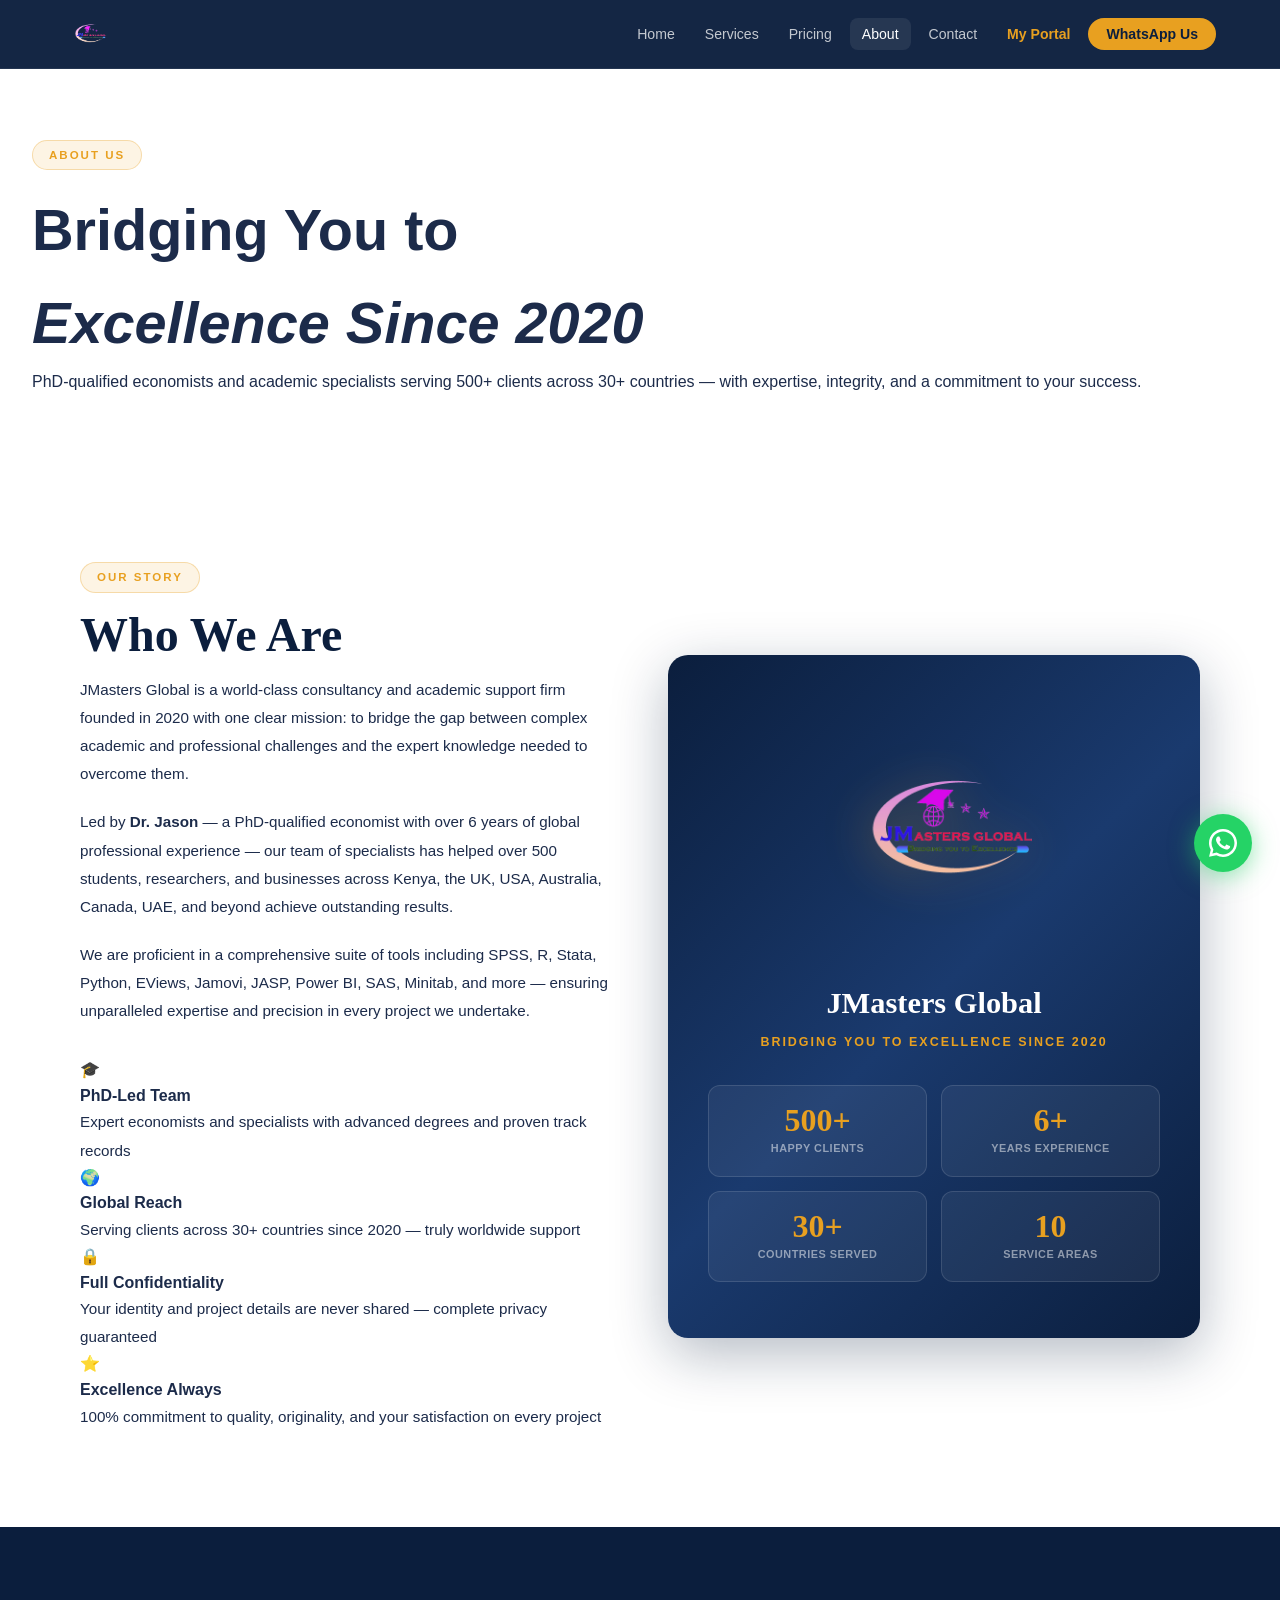
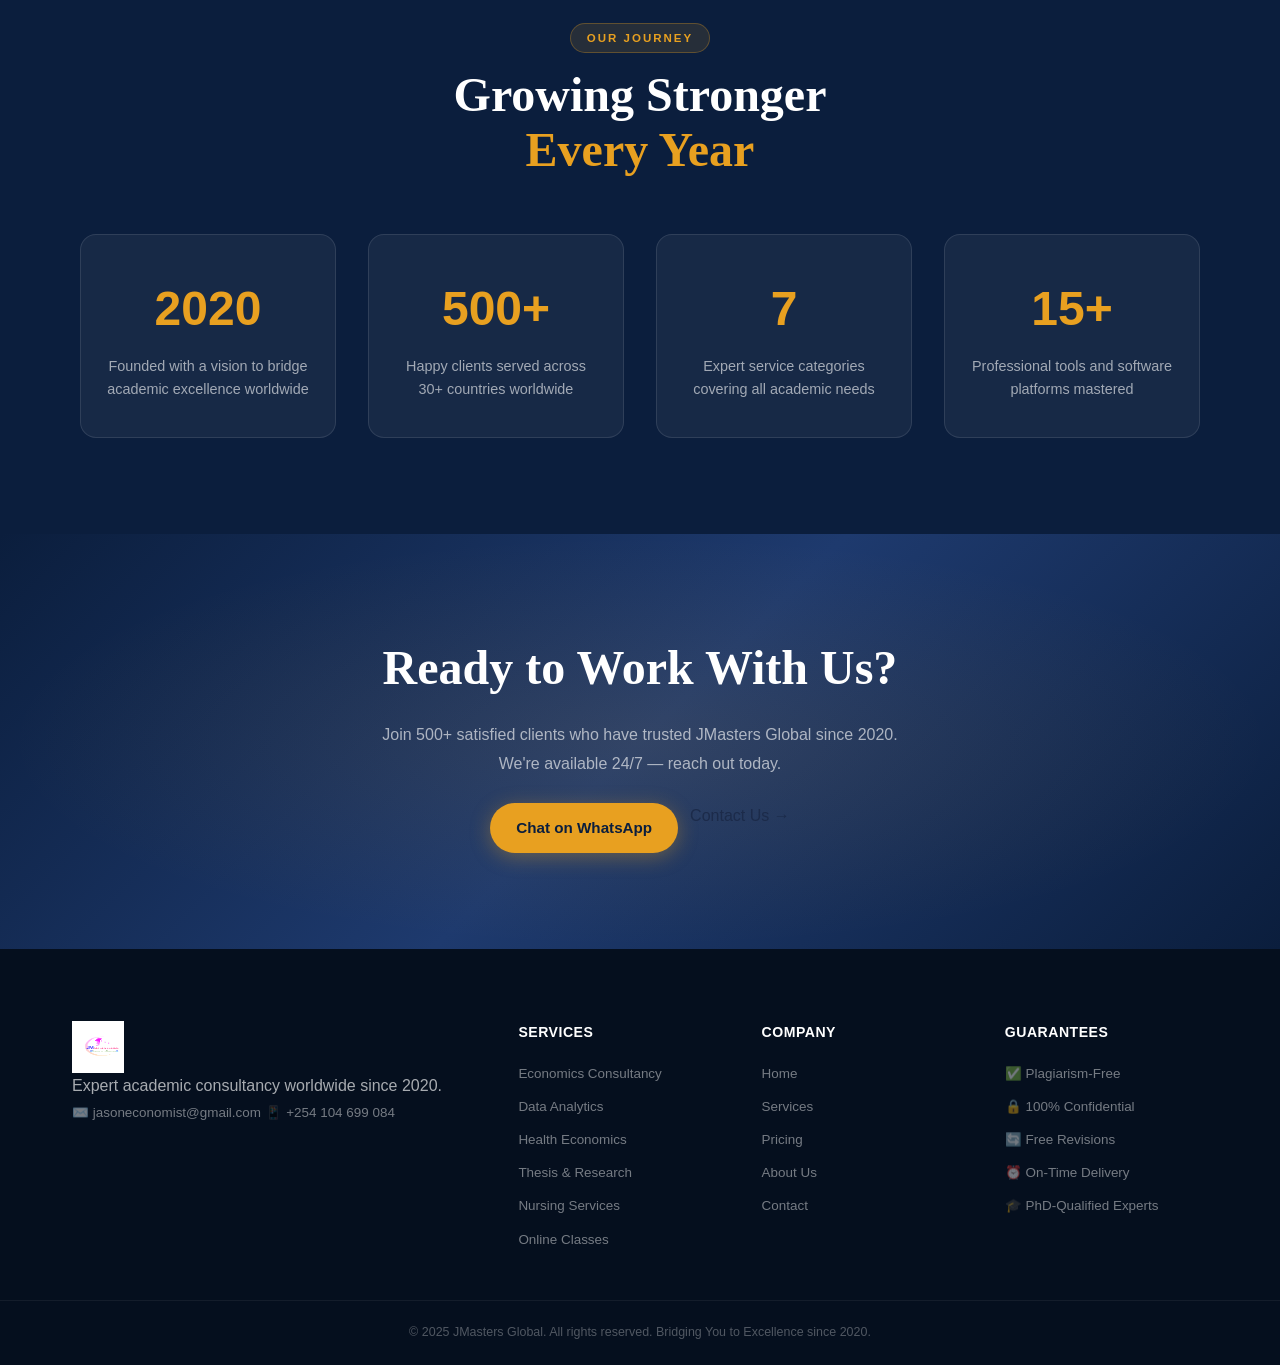
==== commit 874fa591: "Add files via upload" ====
--- a/about.html
+++ b/about.html
@@ -29,7 +29,8 @@
       <li><a href="pricing.html">Pricing</a></li>
         <li><a href="about.html" class="active">About</a></li>
         <li><a href="contact.html">Contact</a></li>
-        <li><a href="https://wa.me/+254104699084" class="nav-cta" target="_blank">WhatsApp Us</a></li>
+        <li><a href="portal.html" style="color:var(--gold);font-weight:600;">My Portal</a></li>
+      <li><a href="https://wa.me/+254104699084" class="nav-cta" target="_blank">WhatsApp Us</a></li>
       </ul>
     </div>
   </nav>
--- a/style.css
+++ b/style.css
@@ -70,11 +70,11 @@
 /* HERO */
 .hero{min-height:100vh;background:var(--navy);position:relative;overflow:hidden;display:flex;align-items:center;padding-top:80px}
 .hero-bg{position:absolute;inset:0;pointer-events:none}
-.orb{position:absolute;border-radius:50%;filter:blur(90px);opacity:.2}
-.o1{width:600px;height:600px;background:#5B3AF5;top:-100px;right:-100px;animation:drift 14s ease-in-out infinite alternate}
-.o2{width:400px;height:400px;background:var(--gold);bottom:-80px;left:-60px;animation:drift 18s ease-in-out infinite alternate-reverse}
-.o3{width:300px;height:300px;background:#06B6D4;top:50%;left:40%;animation:drift 20s ease-in-out infinite alternate}
-@keyframes drift{from{transform:translate(0,0) scale(1)}to{transform:translate(40px,30px) scale(1.1)}}
+.orb{position:absolute;border-radius:50%;filter:blur(100px);opacity:.18;will-change:transform}
+.o1{width:650px;height:650px;background:radial-gradient(circle at 40% 40%,#3b82f6,#1e40af);top:-120px;right:-120px;animation:drift 14s ease-in-out infinite alternate}
+.o2{width:450px;height:450px;background:radial-gradient(circle at 50% 50%,#E8A020,#b45309);bottom:-100px;left:-80px;animation:drift 18s ease-in-out infinite alternate-reverse;opacity:.14}
+.o3{width:320px;height:320px;background:radial-gradient(circle at 50% 50%,#06B6D4,#0284c7);top:45%;left:38%;animation:drift 22s ease-in-out infinite alternate;opacity:.12}
+@keyframes drift{0%{transform:translate(0,0) scale(1)}33%{transform:translate(30px,-20px) scale(1.08)}66%{transform:translate(-15px,25px) scale(0.95)}100%{transform:translate(40px,15px) scale(1.1)}}
 .hero-particles{position:absolute;inset:0;overflow:hidden;pointer-events:none}
 .particle{position:absolute;width:3px;height:3px;background:rgba(232,160,32,.5);border-radius:50%;animation:floatUp linear infinite}
 @keyframes floatUp{0%{transform:translateY(100vh) scale(0);opacity:0}10%{opacity:1}90%{opacity:.3}100%{transform:translateY(-100px) scale(1.5);opacity:0}}
@@ -882,10 +882,6 @@
 .hero {
   background: linear-gradient(150deg,#0f2444 0%,#193568 45%,#0d1f3c 100%) !important;
 }
-/* Softer, more elegant orbs */
-.hero-orb-1,.o1 { background:radial-gradient(circle,#3b82f6,#1d4ed8) !important; opacity:.16 !important; filter:blur(100px) !important; }
-.hero-orb-2,.o2 { background:radial-gradient(circle,#06b6d4,#0284c7) !important; opacity:.13 !important; filter:blur(90px) !important; }
-.orb.o3        { background:radial-gradient(circle,#f59e0b,#d97706) !important; opacity:.10 !important; filter:blur(110px) !important; }
 
 /* ── Professional section backgrounds ── */
 .services-section { background: #f8faff !important; }
@@ -1037,9 +1033,6 @@
 }
 
 /* Orbs — softer, more professional colors */
-.o1 { background: #3B82F6 !important; opacity: .15 !important; }
-.o2 { background: #E8A020 !important; opacity: .12 !important; }
-.o3 { background: #06B6D4 !important; opacity: .10 !important; }
 
 /* SERVICES GRID — ensure all 10 cards show */
 .services-grid {
@@ -1137,3 +1130,181 @@
 
 /* Testimonials track */
 .testi-section .container { overflow: hidden; }
+
+/* ============================================
+   TESTIMONIAL CAROUSEL — Final Clean Rules
+   ============================================ */
+.testi-section { background: var(--off); overflow: hidden; }
+.testi-section .container { overflow: hidden; }
+
+.testi-carousel { 
+  overflow: hidden; 
+  position: relative; 
+  margin-bottom: 32px;
+  border-radius: 12px;
+}
+
+.testi-track {
+  display: flex;
+  gap: 20px;
+  transition: transform .55s cubic-bezier(.4,0,.2,1);
+  will-change: transform;
+  cursor: grab;
+}
+.testi-track:active { cursor: grabbing; }
+
+.tcard {
+  background: var(--white);
+  border: 1.5px solid var(--border);
+  border-radius: var(--r);
+  padding: 28px 26px;
+  min-width: 340px;
+  max-width: 340px;
+  box-shadow: var(--sh);
+  flex-shrink: 0;
+  transition: transform .25s ease, box-shadow .25s ease;
+}
+.tcard:hover { transform: translateY(-5px); box-shadow: var(--shx); }
+
+.featured-t { 
+  background: var(--navy); 
+  border-color: var(--gold); 
+  box-shadow: 0 8px 32px rgba(11,30,61,.25);
+}
+.featured-t p { color: rgba(255,255,255,.8) !important; font-style: normal !important; }
+.featured-t .tc-author strong { color: var(--white) !important; }
+.featured-t .tc-author span   { color: rgba(255,255,255,.5) !important; }
+
+.tc-flag  { font-size: 1.4rem; margin-bottom: 8px; }
+.tc-stars { color: var(--gold); letter-spacing: 3px; font-size: .95rem; margin-bottom: 14px; display: block; }
+.tcard p  { font-size: .88rem; color: var(--muted); line-height: 1.78; margin-bottom: 20px; font-style: normal; }
+.tc-author { display: flex; align-items: center; gap: 12px; }
+.tc-av {
+  width: 42px; height: 42px; border-radius: 50%;
+  display: flex; align-items: center; justify-content: center;
+  color: var(--white); font-weight: 700; font-size: .8rem; flex-shrink: 0;
+}
+.tc-author strong { display: block; font-size: .9rem; color: var(--navy); font-weight: 700; }
+.tc-author span   { font-size: .76rem; color: var(--muted); }
+
+/* Controls */
+.testi-controls { display: flex; align-items: center; justify-content: center; gap: 16px; margin-top: 8px; }
+
+.tc-btn {
+  width: 46px; height: 46px; border-radius: 50%;
+  background: var(--navy); color: var(--white);
+  border: none; cursor: pointer; font-size: 1.1rem;
+  transition: all .22s ease;
+  display: flex; align-items: center; justify-content: center;
+  box-shadow: 0 4px 12px rgba(11,30,61,.2);
+}
+.tc-btn:hover { background: var(--gold); color: var(--navy); transform: scale(1.12); }
+
+.tc-dots { display: flex; gap: 8px; align-items: center; }
+.tc-dot {
+  width: 8px; height: 8px; border-radius: 50%;
+  background: rgba(11,30,61,.18);
+  transition: all .3s ease;
+  cursor: pointer;
+}
+.tc-dot.active {
+  background: var(--gold);
+  width: 26px;
+  border-radius: 4px;
+}
+
+/* Mobile */
+@media (max-width: 640px) {
+  .tcard { min-width: calc(100vw - 56px); max-width: calc(100vw - 56px); padding: 22px 18px; }
+}
+@media (max-width: 960px) and (min-width: 641px) {
+  .tcard { min-width: calc(50vw - 42px); max-width: calc(50vw - 42px); }
+}
+
+/* ============================================
+   HERO ORBS & PARTICLES — Final Clean Rules
+   ============================================ */
+
+/* Remove all previous overrides — set definitive rules */
+.hero { 
+  background: linear-gradient(135deg, #0f172a 0%, #1a2744 45%, #0c2340 100%) !important;
+}
+
+.orb {
+  position: absolute;
+  border-radius: 50%;
+  will-change: transform;
+  pointer-events: none;
+}
+
+/* Big blue orb — top right */
+.o1 {
+  width: 700px !important;
+  height: 700px !important;
+  background: radial-gradient(circle at 40% 40%, #3b82f6 0%, #1d4ed8 60%, transparent 100%) !important;
+  filter: blur(90px) !important;
+  opacity: .22 !important;
+  top: -150px !important;
+  right: -150px !important;
+  animation: orbDrift1 16s ease-in-out infinite alternate !important;
+}
+
+/* Gold orb — bottom left */
+.o2 {
+  width: 500px !important;
+  height: 500px !important;
+  background: radial-gradient(circle at 50% 50%, #f59e0b 0%, #b45309 70%, transparent 100%) !important;
+  filter: blur(100px) !important;
+  opacity: .16 !important;
+  bottom: -120px !important;
+  left: -100px !important;
+  animation: orbDrift2 20s ease-in-out infinite alternate !important;
+}
+
+/* Cyan orb — center */
+.o3 {
+  width: 380px !important;
+  height: 380px !important;
+  background: radial-gradient(circle at 50% 50%, #06b6d4 0%, #0284c7 70%, transparent 100%) !important;
+  filter: blur(110px) !important;
+  opacity: .14 !important;
+  top: 40% !important;
+  left: 35% !important;
+  animation: orbDrift3 24s ease-in-out infinite alternate !important;
+}
+
+@keyframes orbDrift1 {
+  0%   { transform: translate(0px, 0px) scale(1); }
+  25%  { transform: translate(-30px, 20px) scale(1.05); }
+  50%  { transform: translate(20px, -30px) scale(0.95); }
+  75%  { transform: translate(40px, 15px) scale(1.08); }
+  100% { transform: translate(-10px, 35px) scale(1.02); }
+}
+@keyframes orbDrift2 {
+  0%   { transform: translate(0px, 0px) scale(1); }
+  30%  { transform: translate(25px, -20px) scale(1.06); }
+  60%  { transform: translate(-20px, 30px) scale(0.94); }
+  100% { transform: translate(35px, -15px) scale(1.04); }
+}
+@keyframes orbDrift3 {
+  0%   { transform: translate(0px, 0px) scale(1) rotate(0deg); }
+  40%  { transform: translate(-25px, -20px) scale(1.1) rotate(5deg); }
+  80%  { transform: translate(30px, 25px) scale(0.92) rotate(-5deg); }
+  100% { transform: translate(-10px, -30px) scale(1.05) rotate(3deg); }
+}
+
+/* Particles */
+.hero-particles { position: absolute; inset: 0; overflow: hidden; pointer-events: none; z-index: 0; }
+.particle {
+  position: absolute;
+  border-radius: 50%;
+  animation: particleFloat linear infinite;
+  bottom: -10px;
+}
+@keyframes particleFloat {
+  0%   { transform: translateY(0) scale(1); opacity: 0; }
+  5%   { opacity: 1; }
+  85%  { opacity: .6; }
+  100% { transform: translateY(-100vh) scale(.5); opacity: 0; }
+}
+
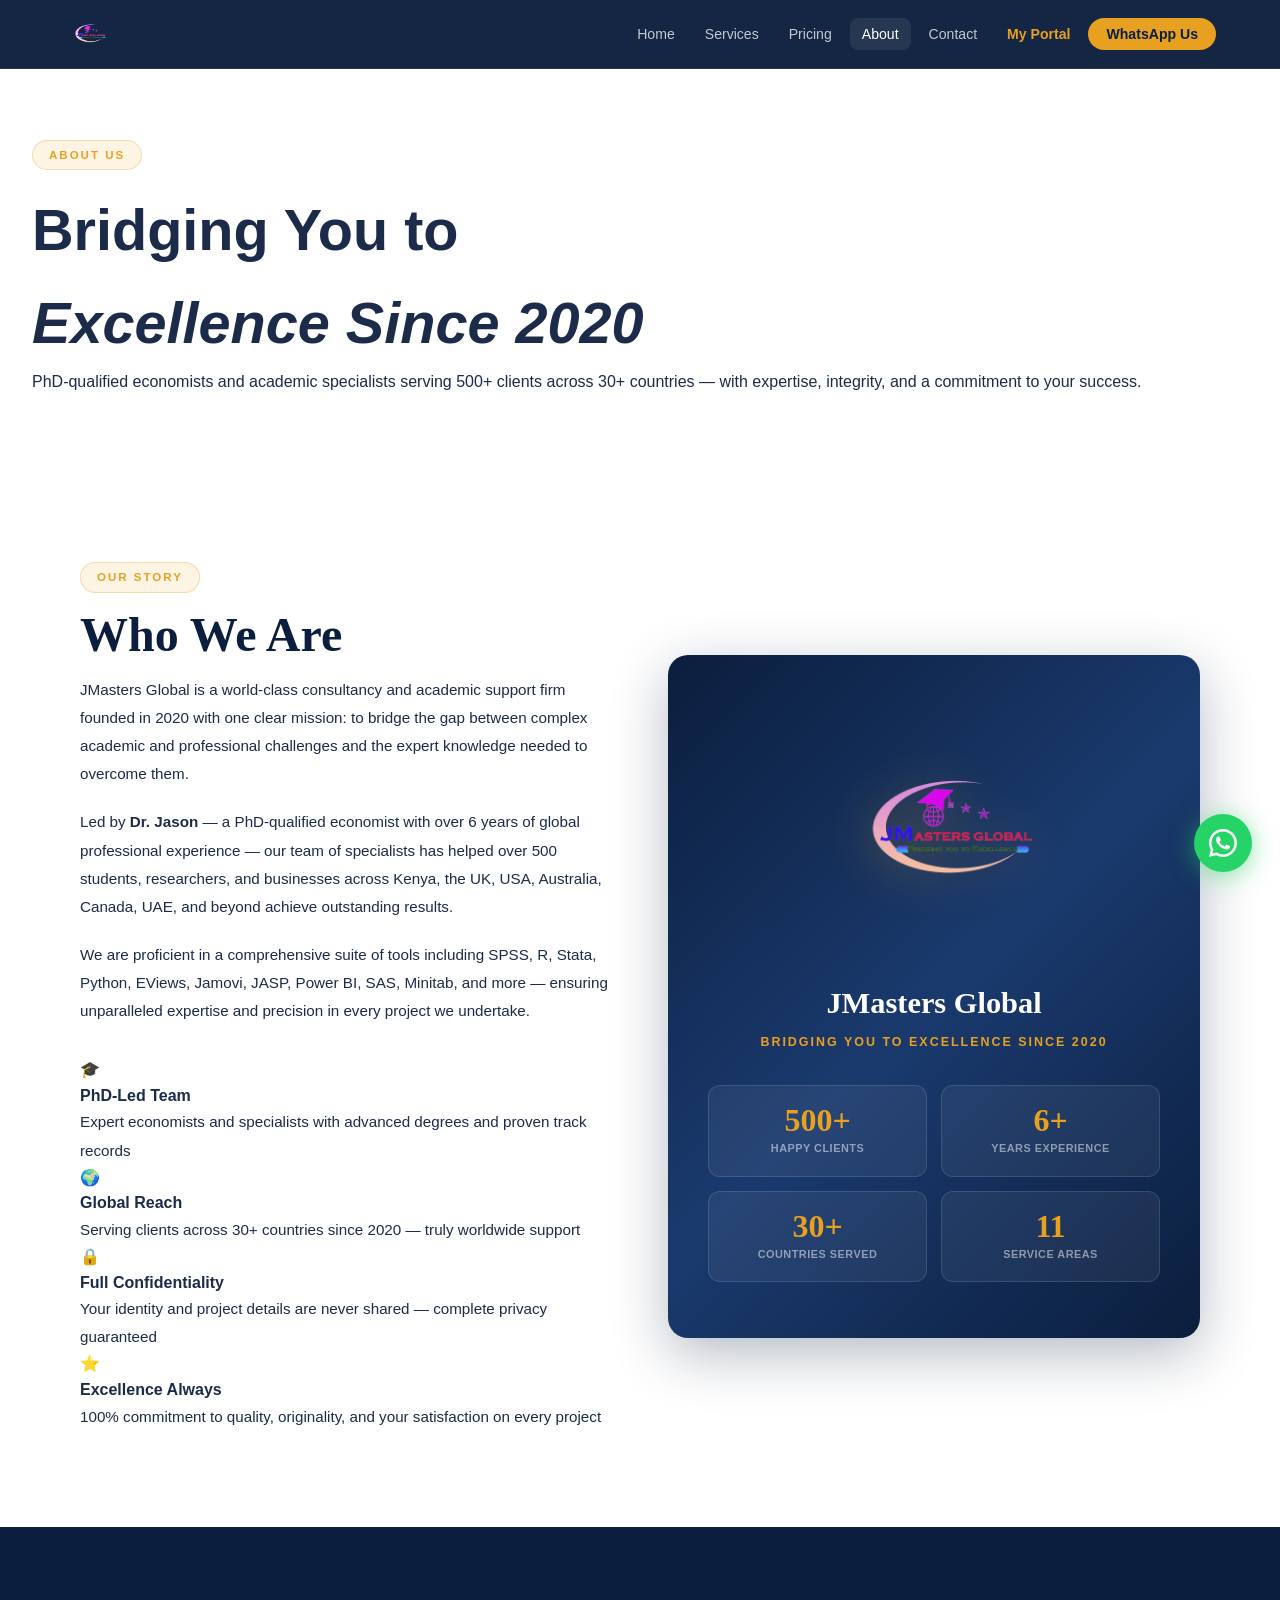
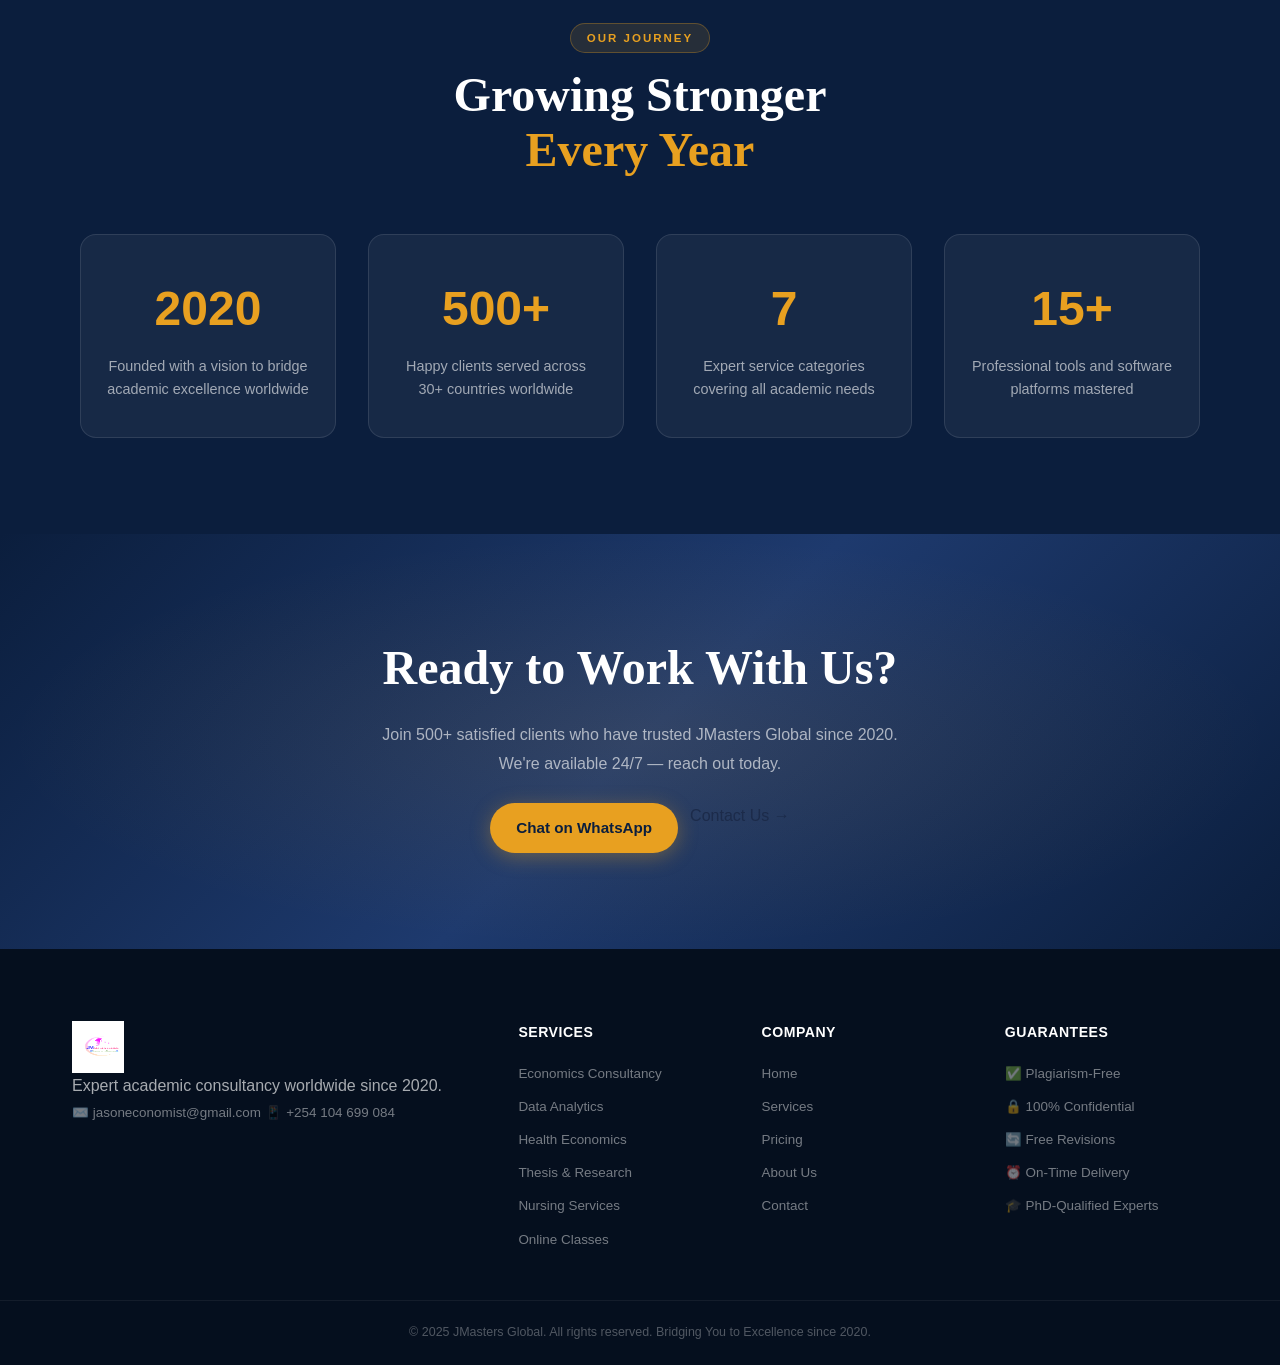
==== commit 2cbb4106: "Add files via upload" ====
--- a/about.html
+++ b/about.html
@@ -68,7 +68,7 @@
           <div style="background:rgba(255,255,255,.06);border:1px solid rgba(255,255,255,.12);border-radius:12px;padding:18px 10px;"><div style="font-family:'Playfair Display',serif;font-size:2rem;color:#E8A020;font-weight:700;line-height:1;">500+</div><div style="font-size:.68rem;color:rgba(255,255,255,.5);font-weight:600;text-transform:uppercase;letter-spacing:.5px;margin-top:4px;">Happy Clients</div></div>
           <div style="background:rgba(255,255,255,.06);border:1px solid rgba(255,255,255,.12);border-radius:12px;padding:18px 10px;"><div style="font-family:'Playfair Display',serif;font-size:2rem;color:#E8A020;font-weight:700;line-height:1;">6+</div><div style="font-size:.68rem;color:rgba(255,255,255,.5);font-weight:600;text-transform:uppercase;letter-spacing:.5px;margin-top:4px;">Years Experience</div></div>
           <div style="background:rgba(255,255,255,.06);border:1px solid rgba(255,255,255,.12);border-radius:12px;padding:18px 10px;"><div style="font-family:'Playfair Display',serif;font-size:2rem;color:#E8A020;font-weight:700;line-height:1;">30+</div><div style="font-size:.68rem;color:rgba(255,255,255,.5);font-weight:600;text-transform:uppercase;letter-spacing:.5px;margin-top:4px;">Countries Served</div></div>
-          <div style="background:rgba(255,255,255,.06);border:1px solid rgba(255,255,255,.12);border-radius:12px;padding:18px 10px;"><div style="font-family:'Playfair Display',serif;font-size:2rem;color:#E8A020;font-weight:700;line-height:1;">10</div><div style="font-size:.68rem;color:rgba(255,255,255,.5);font-weight:600;text-transform:uppercase;letter-spacing:.5px;margin-top:4px;">Service Areas</div></div>
+          <div style="background:rgba(255,255,255,.06);border:1px solid rgba(255,255,255,.12);border-radius:12px;padding:18px 10px;"><div style="font-family:'Playfair Display',serif;font-size:2rem;color:#E8A020;font-weight:700;line-height:1;">11</div><div style="font-size:.68rem;color:rgba(255,255,255,.5);font-weight:600;text-transform:uppercase;letter-spacing:.5px;margin-top:4px;">Service Areas</div></div>
         </div>
       </div>
         </div>
